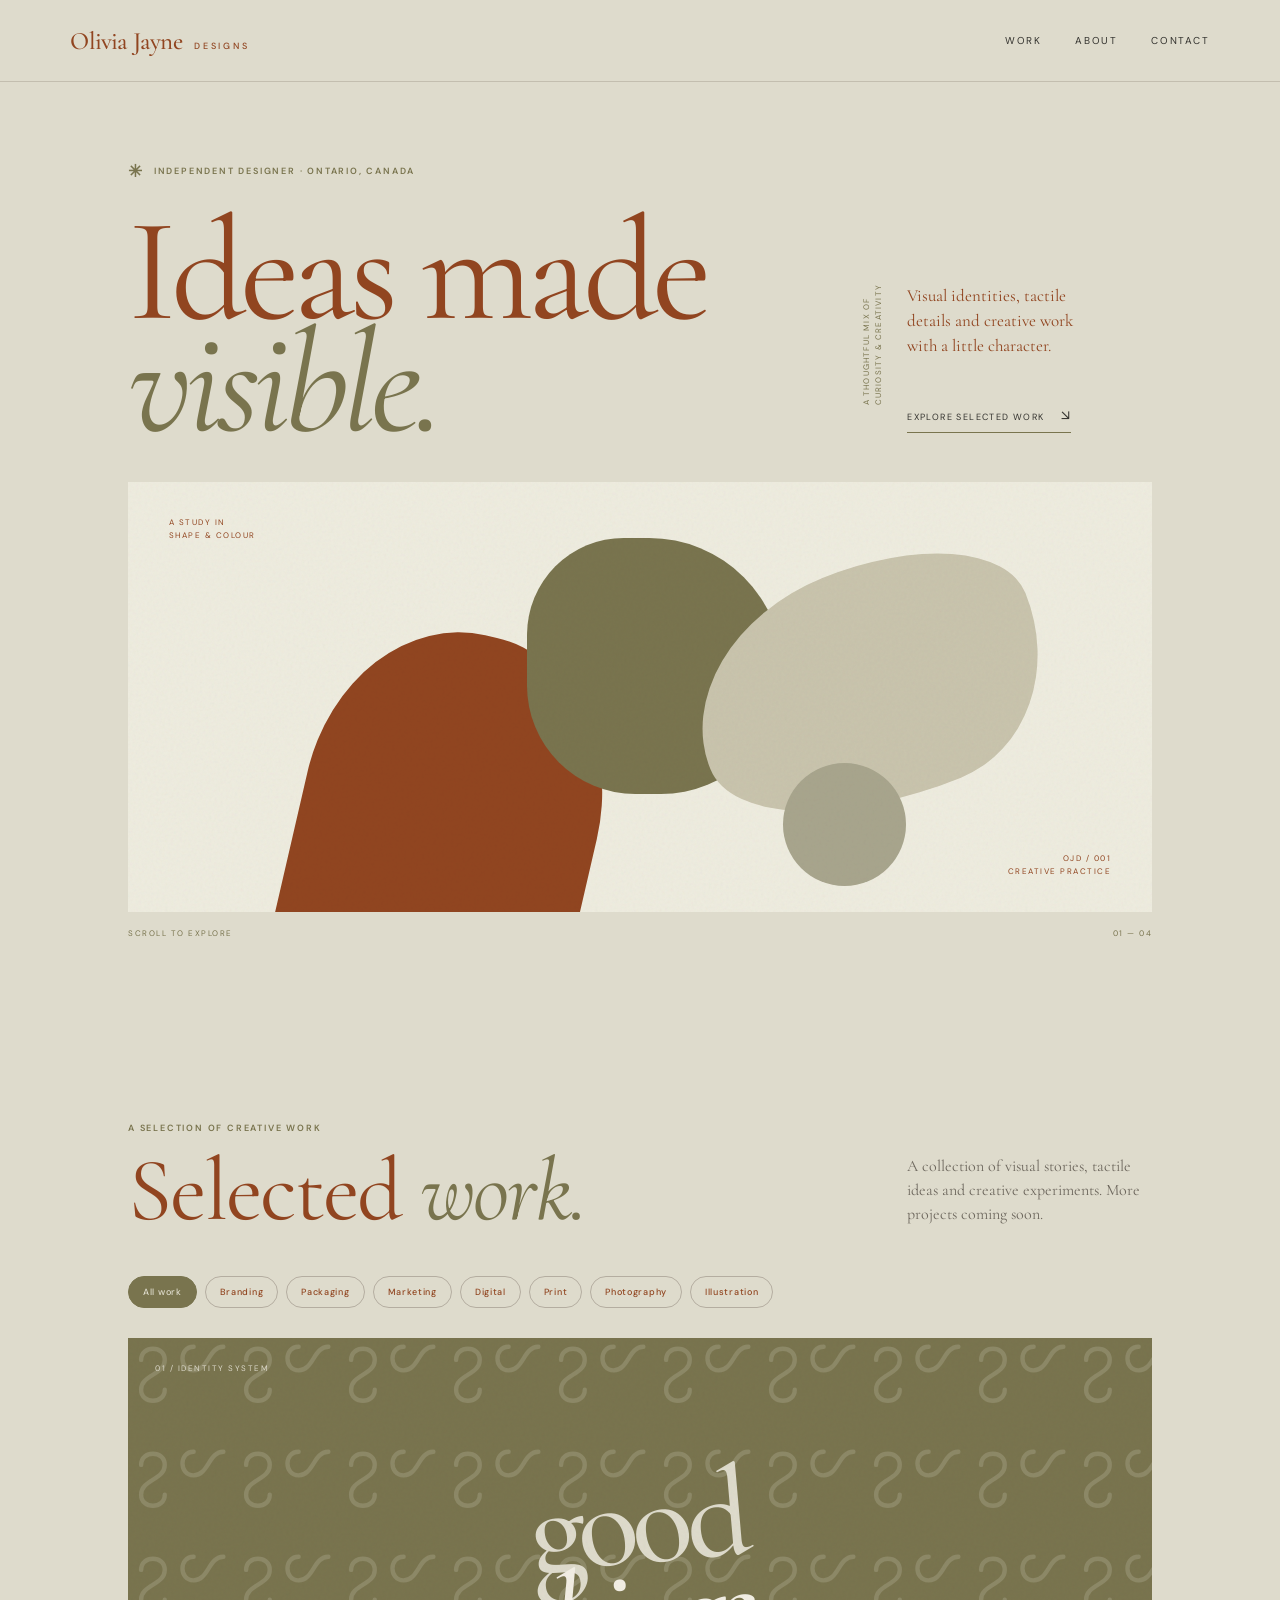
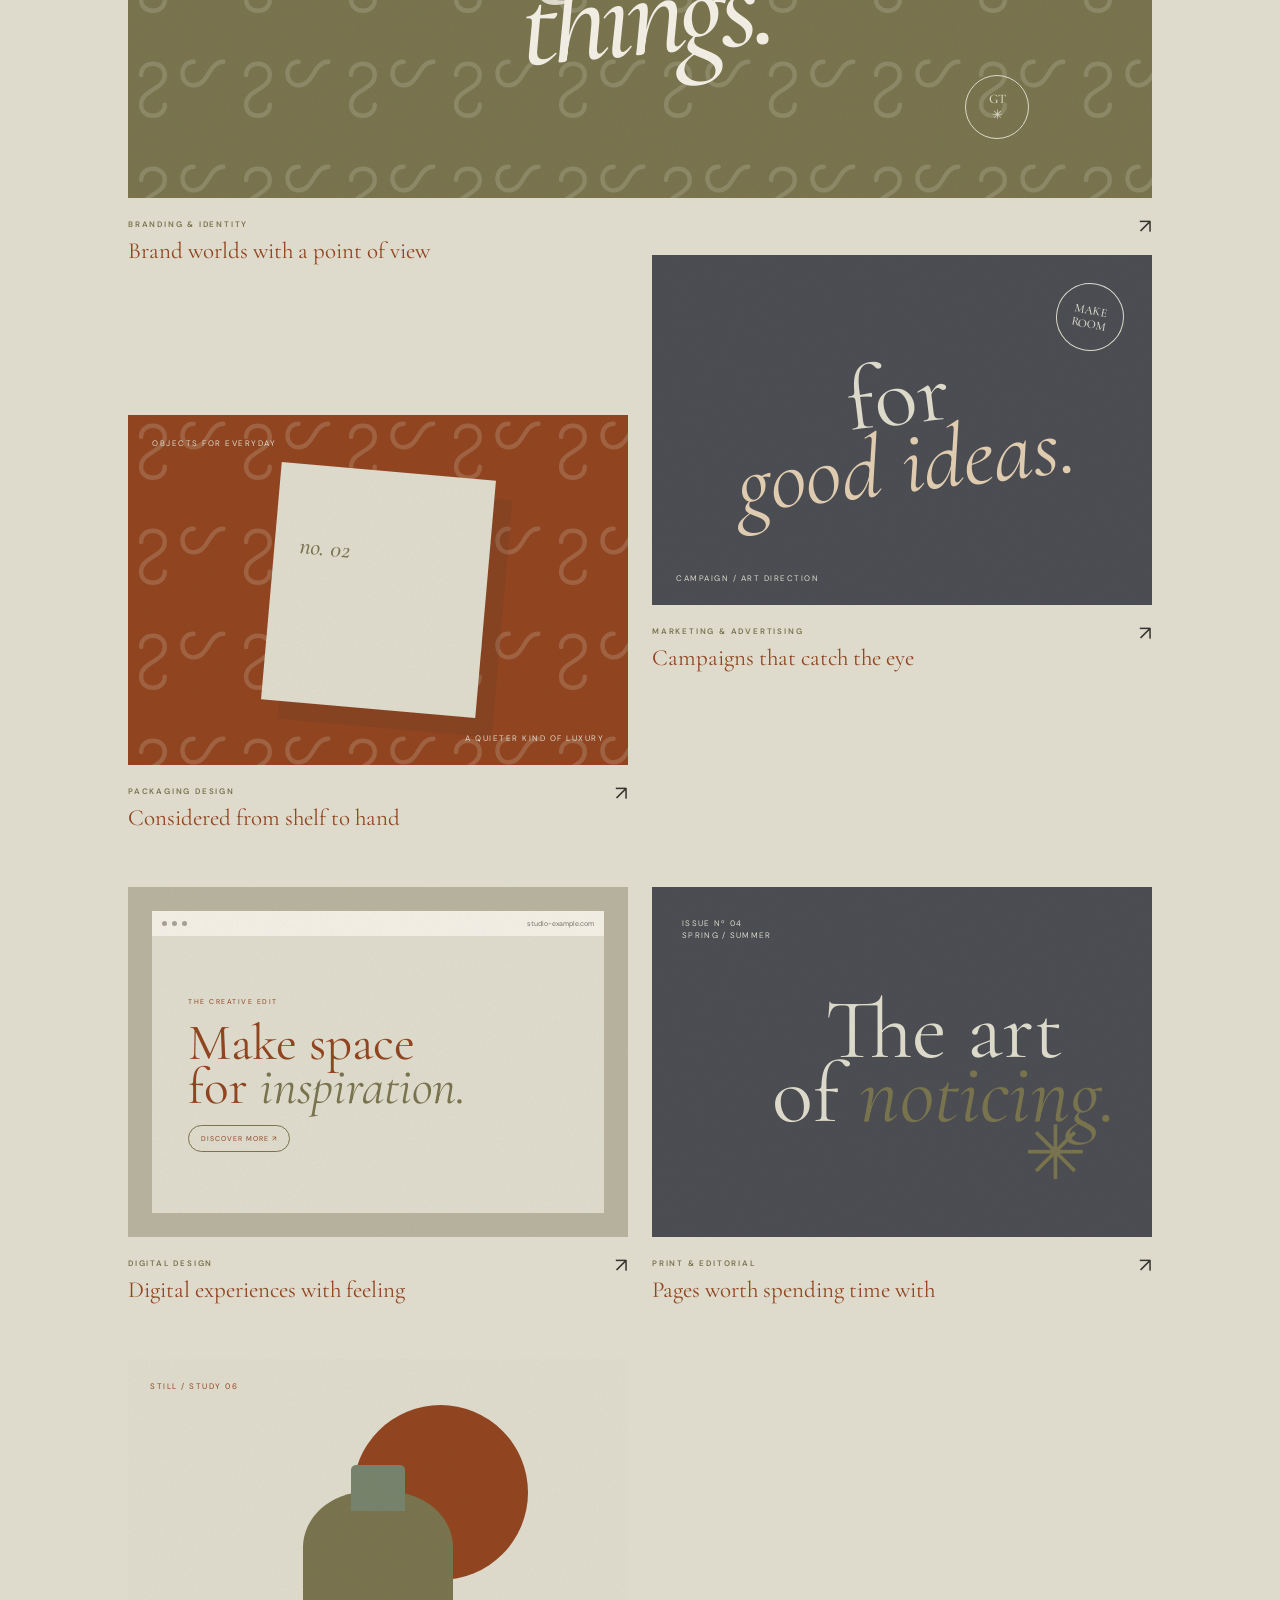
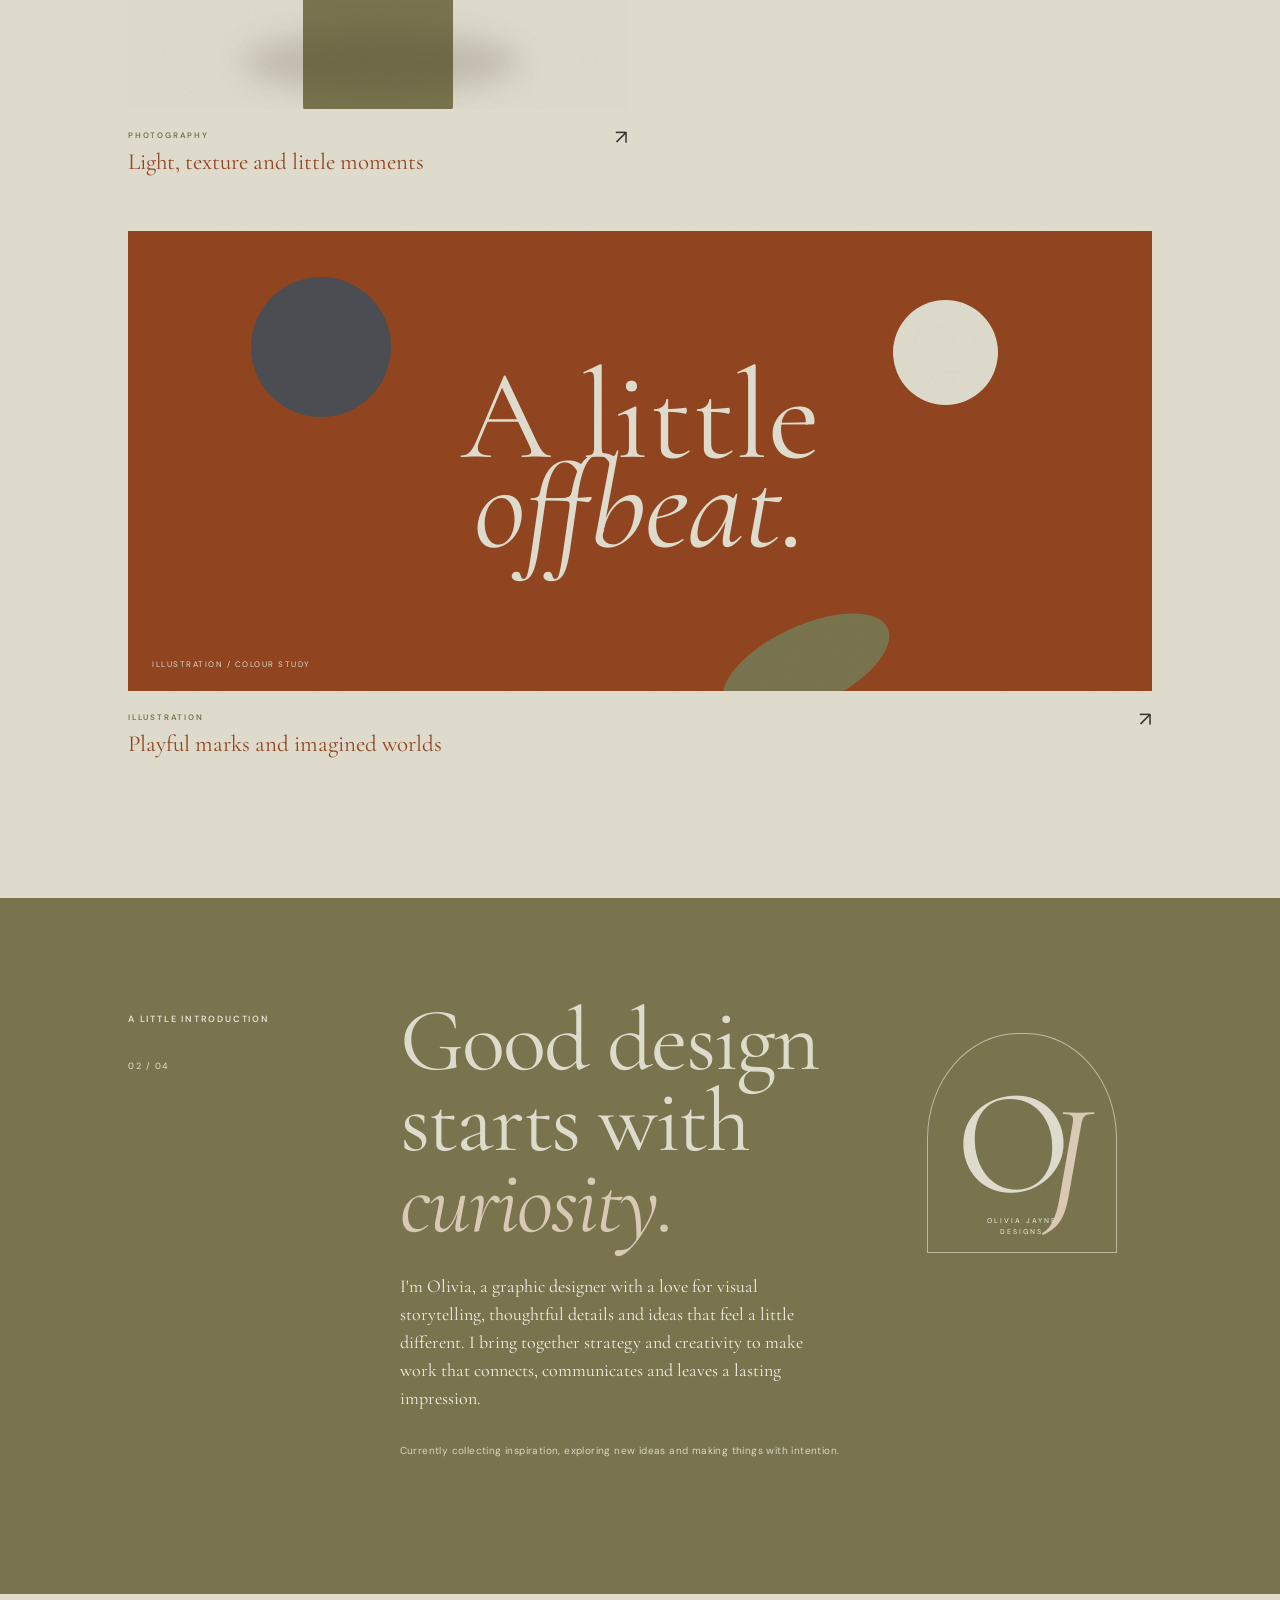
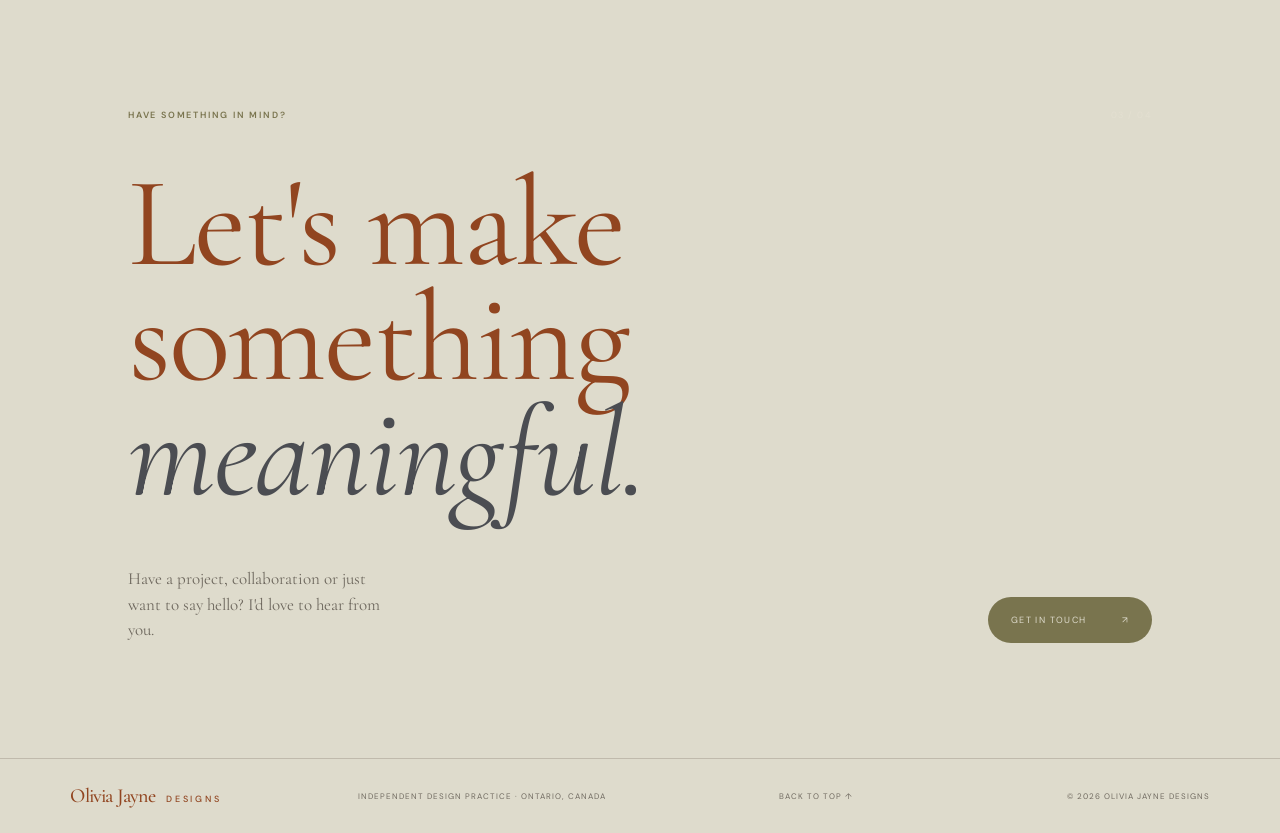
==== olivia-jayne-designs/index.html @ f8263694 "Add files via upload" ====
<!doctype html>
<html lang="en">
<head>
  <meta charset="utf-8">
  <meta name="viewport" content="width=device-width, initial-scale=1">
  <meta name="description" content="Olivia Jayne Designs is an independent graphic design portfolio exploring branding, packaging, marketing, digital design, print and image-making.">
  <meta name="theme-color" content="#f2eee4">
  <title>Olivia Jayne Designs | Independent Graphic Designer</title>
  <link rel="preconnect" href="https://fonts.googleapis.com">
  <link rel="preconnect" href="https://fonts.gstatic.com" crossorigin>
  <link href="https://fonts.googleapis.com/css2?family=Cormorant+Garamond:ital,wght@0,400;0,500;1,400;1,500&family=DM+Sans:wght@400;500;600;700&display=swap" rel="stylesheet">
  <link rel="stylesheet" href="styles.css">
</head>
<body>
  <header class="site-header">
    <a class="wordmark" href="#home" aria-label="Olivia Jayne Designs home">Olivia Jayne <span>Designs</span></a>
    <button class="menu-toggle" aria-label="Open navigation" aria-expanded="false"><span></span><span></span></button>
    <nav class="navigation" aria-label="Main navigation">
      <a href="#work">Work</a>
      <a href="#about">About</a>
      <a href="#contact">Contact</a>
    </nav>
  </header>

  <main>
    <section class="hero section-wrap" id="home">
      <div class="hero-kicker reveal"><span class="tiny-star">✳</span> Independent designer · Ontario, Canada</div>
      <div class="hero-heading reveal">
        <h1>Ideas made<br><em>visible.</em></h1>
        <div class="hero-aside">
          <span class="vertical-note">A thoughtful mix of<br>curiosity & creativity</span>
          <p>Visual identities, tactile details and creative work with a little character.</p>
          <a class="text-link" href="#work">Explore selected work <span>↘</span></a>
        </div>
      </div>
      <div class="hero-art reveal" aria-label="Abstract organic composition in the studio palette">
        <div class="art-label label-one">A STUDY IN<br>SHAPE & COLOUR</div>
        <div class="shape shape-arch"></div>
        <div class="shape shape-orb"></div>
        <div class="shape shape-wave"></div>
        <div class="shape shape-disc"></div>
        <div class="art-label label-two">OJD / 001<br>CREATIVE PRACTICE</div>
      </div>
      <div class="hero-foot reveal"><span>Scroll to explore</span><span>01 — 04</span></div>
    </section>

    <section class="work-section section-wrap" id="work">
      <div class="section-heading reveal">
        <div><span class="eyebrow">A selection of creative work</span><h2>Selected <em>work.</em></h2></div>
        <p>A collection of visual stories, tactile ideas and creative experiments. More projects coming soon.</p>
      </div>
      <div class="filters reveal" role="group" aria-label="Filter projects">
        <button class="filter active" data-filter="All">All work</button>
        <button class="filter" data-filter="Branding & identity">Branding</button>
        <button class="filter" data-filter="Packaging design">Packaging</button>
        <button class="filter" data-filter="Marketing & advertising">Marketing</button>
        <button class="filter" data-filter="Digital design">Digital</button>
        <button class="filter" data-filter="Print & editorial">Print</button>
        <button class="filter" data-filter="Photography">Photography</button>
        <button class="filter" data-filter="Illustration">Illustration</button>
      </div>

      <div class="project-grid" id="project-grid">
        <article class="project-card project-wide reveal" data-category="Branding & identity">
          <a href="#contact" class="project-link" aria-label="Ask about the branding project">
            <div class="project-visual visual-brand"><span class="visual-small">01 / IDENTITY SYSTEM</span><span class="brand-big">good<br><i>things.</i></span><span class="brand-seal">GT<br>✳</span></div>
            <div class="project-meta"><div><span class="project-type">Branding & identity</span><h3>Brand worlds with a point of view</h3></div><span class="project-arrow">↗</span></div>
          </a>
        </article>
        <article class="project-card reveal" data-category="Packaging design">
          <a href="#contact" class="project-link" aria-label="Ask about the packaging project">
            <div class="project-visual visual-pack"><span class="pack-top">OBJECTS FOR EVERYDAY</span><div class="pack-box"><span>FORM<br><i>no. 02</i></span><b>BOTANICAL<br>BODY OIL</b></div><span class="pack-caption">A QUIETER KIND OF LUXURY</span></div>
            <div class="project-meta"><div><span class="project-type">Packaging design</span><h3>Considered from shelf to hand</h3></div><span class="project-arrow">↗</span></div>
          </a>
        </article>
        <article class="project-card reveal" data-category="Marketing & advertising">
          <a href="#contact" class="project-link" aria-label="Ask about the campaign project">
            <div class="project-visual visual-campaign"><span class="campaign-stamp">MAKE<br>ROOM</span><span class="campaign-copy">for<br><i>good ideas.</i></span><span class="campaign-foot">CAMPAIGN / ART DIRECTION</span></div>
            <div class="project-meta"><div><span class="project-type">Marketing & advertising</span><h3>Campaigns that catch the eye</h3></div><span class="project-arrow">↗</span></div>
          </a>
        </article>
        <article class="project-card reveal" data-category="Digital design">
          <a href="#contact" class="project-link" aria-label="Ask about the digital design project">
            <div class="project-visual visual-digital"><div class="browser-bar"><i></i><i></i><i></i><span>studio-example.com</span></div><div class="digital-content"><small>THE CREATIVE EDIT</small><strong>Make space<br>for <em>inspiration.</em></strong><div class="digital-pill">DISCOVER MORE ↗</div></div></div>
            <div class="project-meta"><div><span class="project-type">Digital design</span><h3>Digital experiences with feeling</h3></div><span class="project-arrow">↗</span></div>
          </a>
        </article>
        <article class="project-card reveal" data-category="Print & editorial">
          <a href="#contact" class="project-link" aria-label="Ask about the editorial project">
            <div class="project-visual visual-print"><span class="print-issue">ISSUE Nº 04<br>SPRING / SUMMER</span><span class="print-title">The art<br>of <i>noticing.</i></span><span class="print-flower">✳</span></div>
            <div class="project-meta"><div><span class="project-type">Print & editorial</span><h3>Pages worth spending time with</h3></div><span class="project-arrow">↗</span></div>
          </a>
        </article>
        <article class="project-card reveal" data-category="Photography">
          <a href="#contact" class="project-link" aria-label="Ask about the photography project">
            <div class="project-visual visual-photo"><div class="photo-sun"></div><div class="photo-vase"></div><div class="photo-shadow"></div><span>STILL / STUDY 06</span></div>
            <div class="project-meta"><div><span class="project-type">Photography</span><h3>Light, texture and little moments</h3></div><span class="project-arrow">↗</span></div>
          </a>
        </article>
        <article class="project-card project-wide reveal" data-category="Illustration">
          <a href="#contact" class="project-link" aria-label="Ask about the illustration project">
            <div class="project-visual visual-illustration"><span class="illustration-word">A little<br><i>offbeat.</i></span><span class="illustration-shape ill-one"></span><span class="illustration-shape ill-two"></span><span class="illustration-shape ill-three"></span><span class="illustration-note">ILLUSTRATION / COLOUR STUDY</span></div>
            <div class="project-meta"><div><span class="project-type">Illustration</span><h3>Playful marks and imagined worlds</h3></div><span class="project-arrow">↗</span></div>
          </a>
        </article>
      </div>
    </section>

    <section class="about-section" id="about">
      <div class="about-inner section-wrap">
        <div class="about-index reveal"><span class="eyebrow">A little introduction</span><span class="about-number">02 / 04</span></div>
        <div class="about-copy reveal"><h2>Good design<br>starts with <em>curiosity.</em></h2><p>I'm Olivia, a graphic designer with a love for visual storytelling, thoughtful details and ideas that feel a little different. I bring together strategy and creativity to make work that connects, communicates and leaves a lasting impression.</p><p class="about-note">Currently collecting inspiration, exploring new ideas and making things with intention.</p></div>
        <div class="about-mark reveal"><span>O</span><i>J</i><small>OLIVIA JAYNE<br>DESIGNS</small></div>
      </div>
    </section>

    <section class="contact-section section-wrap" id="contact">
      <div class="contact-top reveal"><span class="eyebrow">Have something in mind?</span><span class="about-number">03 / 04</span></div>
      <h2 class="reveal">Let's make<br>something <em>meaningful.</em></h2>
      <div class="contact-bottom reveal"><p>Have a project, collaboration or just want to say hello? I'd love to hear from you.</p><a class="contact-button" href="mailto:hello@oliviajayne.design">Get in touch <span>↗</span></a></div>
    </section>
  </main>

  <footer class="site-footer">
    <a class="wordmark" href="#home">Olivia Jayne <span>Designs</span></a>
    <span>Independent design practice · Ontario, Canada</span>
    <a href="#home">Back to top ↑</a>
    <small>© <span id="year"></span> Olivia Jayne Designs</small>
  </footer>
  <script src="script.js"></script>
</body>
</html>
---- olivia-jayne-designs/styles.css ----
:root {
  --cream: #dedbcc; --paper: #eeecdf; --olive: #79744e; --blue: #4b4d52;
  --espresso: #914520; --sand: #c9c4ad; --mauve: #a8a58d; --ink: #34332f;
  --serif: "Cormorant Garamond", Georgia, serif; --sans: "DM Sans", Arial, sans-serif;
}
* { box-sizing: border-box; }
html { scroll-behavior: smooth; }
body { margin: 0; background: var(--cream); color: var(--ink); font-family: var(--sans); font-size: 14px; }
a { color: inherit; text-decoration: none; }
.site-header { height: 82px; padding: 0 5.5vw; display: flex; align-items: center; justify-content: space-between; border-bottom: 1px solid rgba(73,55,47,.18); position: absolute; inset: 0 0 auto; z-index: 10; }
.wordmark { font: 500 25px var(--serif); letter-spacing: -.8px; color: var(--espresso); }
.wordmark span { font: 500 9px var(--sans); text-transform: uppercase; letter-spacing: 2.8px; margin-left: 7px; }
.navigation { display: flex; gap: 34px; text-transform: uppercase; letter-spacing: 1.6px; font-size: 10px; }
.navigation a, .site-footer a { transition: opacity .25s ease; }
.navigation a:hover, .site-footer a:hover { opacity: .55; }
.menu-toggle { display: none; }
.section-wrap { padding-left: 10vw; padding-right: 10vw; }
.hero { padding-top: 160px; padding-bottom: 54px; min-height: 100vh; }
.hero-kicker, .eyebrow, .project-type { text-transform: uppercase; letter-spacing: 1.8px; font-size: 9px; font-weight: 600; }
.hero-kicker { color: var(--olive); display: flex; align-items: center; gap: 10px; }
.tiny-star { font-size: 17px; }
.hero-heading { display: grid; grid-template-columns: 1.4fr .6fr; align-items: end; gap: 4vw; margin: 34px 0 42px; }
h1, h2, h3, p { margin-top: 0; }
h1 { color: var(--espresso); font: 400 clamp(76px, 11.5vw, 166px)/.76 var(--serif); letter-spacing: -6px; margin: 0; }
h1 em, h2 em { color: var(--olive); font-weight: 400; }
.hero-aside { max-width: 235px; padding-bottom: 7px; display: grid; grid-template-columns: 30px 1fr; column-gap: 17px; align-items: start; }
.vertical-note { writing-mode: vertical-rl; transform: rotate(180deg); font-size: 8px; line-height: 1.5; letter-spacing: 1.2px; text-transform: uppercase; color: var(--olive); }
.hero-aside p { font: 400 17px/1.45 var(--serif); color: var(--espresso); margin: 0 0 19px; }
.text-link { grid-column: 2; text-transform: uppercase; letter-spacing: 1.4px; font-size: 9px; border-bottom: 1px solid var(--olive); padding-bottom: 8px; width: fit-content; }
.text-link span { margin-left: 13px; font-size: 14px; }
.hero-art { height: min(40vw, 430px); min-height: 260px; background: var(--paper); position: relative; overflow: hidden; background-image: radial-gradient(rgba(73,58,42,.11) .65px, transparent .65px); background-size: 4px 4px; }
.shape { position: absolute; }
.shape-arch { width: 29%; height: 84%; left: 17%; bottom: -19%; border-radius: 48% 48% 8% 8%; background: var(--espresso); transform: rotate(13deg); }
.shape-orb { width: 25%; aspect-ratio: 1; border-radius: 42% 58% 53% 47%; background: var(--olive); left: 39%; top: 13%; }
.shape-wave { width: 35%; height: 55%; right: 10%; top: 20%; background: var(--sand); border-radius: 49% 51% 36% 64% / 57% 38% 62% 43%; transform: rotate(-22deg); }
.shape-disc { width: 12%; aspect-ratio: 1; border-radius: 50%; background: var(--mauve); right: 24%; bottom: 6%; }
.art-label { position: absolute; z-index: 2; font-size: 8px; line-height: 1.6; letter-spacing: 1.5px; color: var(--espresso); }
.label-one { left: 4%; top: 8%; }.label-two { right: 4%; bottom: 8%; text-align: right; }
.hero-foot { display: flex; justify-content: space-between; padding-top: 16px; color: var(--olive); text-transform: uppercase; letter-spacing: 1.5px; font-size: 8px; }
.work-section { padding-top: 125px; padding-bottom: 140px; }
.section-heading { display: flex; justify-content: space-between; align-items: end; gap: 30px; margin-bottom: 45px; }
.eyebrow { color: var(--olive); }
h2 { color: var(--espresso); font: 400 clamp(54px, 7vw, 96px)/.9 var(--serif); letter-spacing: -2px; margin: 16px 0 0; }
.section-heading p { max-width: 245px; color: #6e685e; font: 400 16px/1.5 var(--serif); margin-bottom: 5px; }
.filters { display: flex; flex-wrap: wrap; gap: 8px; margin-bottom: 30px; }
.filter { background: transparent; border: 1px solid rgba(73,55,47,.28); border-radius: 100px; padding: 9px 14px; font: 500 9px var(--sans); letter-spacing: .7px; color: var(--espresso); cursor: pointer; transition: background .25s, color .25s, border-color .25s; }
.filter:hover, .filter.active { background: var(--olive); border-color: var(--olive); color: var(--cream); }
.project-grid { display: grid; grid-template-columns: 1fr 1fr; gap: 55px 24px; align-items: start; }
.project-wide { grid-column: span 2; }
.project-card:nth-child(2) { margin-top: 95px; }.project-card:nth-child(3) { margin-top: -65px; }
.project-link { display: block; }
.project-visual { height: 350px; position: relative; overflow: hidden; display: flex; align-items: center; justify-content: center; }
.project-wide .project-visual { height: 460px; }
.visual-small, .pack-top, .pack-caption, .campaign-foot, .visual-photo > span, .illustration-note { position: absolute; font-size: 8px; letter-spacing: 1.5px; }
.visual-brand { background: #79744e; color: #dedbcc; }
.visual-small { top: 25px; left: 27px; }
.brand-big { font: 500 clamp(70px, 10vw, 145px)/.72 var(--serif); letter-spacing: -7px; text-align: center; transform: rotate(-5deg); }
.brand-big i { color: #f2eee4; }
.brand-seal { position: absolute; right: 12%; bottom: 13%; border: 1px solid #dedbcc; width: 64px; height: 64px; border-radius: 50%; display: grid; place-content: center; text-align: center; font: 500 13px var(--serif); }
.visual-pack { background: #914520; color: #dedbcc; }
.pack-top { top: 23px; left: 24px; }.pack-caption { bottom: 22px; right: 24px; }
.pack-box { width: 43%; height: 68%; background: #dedbcc; box-shadow: 18px 18px 0 rgba(73,55,47,.13); padding: 25px; display: flex; flex-direction: column; justify-content: space-between; transform: rotate(5deg); }
.pack-box span { font: 500 42px/.8 var(--serif); }.pack-box i { font-size: 24px; color: var(--olive); }.pack-box b { font-size: 9px; line-height: 1.5; letter-spacing: 2px; }
.visual-campaign { background: var(--blue); color: var(--cream); }
.campaign-copy { font: 400 clamp(55px, 7vw, 95px)/.76 var(--serif); text-align: center; transform: rotate(-7deg); }.campaign-copy i { color: #e1cdb1; }
.campaign-stamp { position: absolute; top: 28px; right: 28px; border: 1px solid var(--cream); border-radius: 50%; width: 68px; height: 68px; display: grid; place-content: center; text-align: center; font: 500 12px var(--serif); transform: rotate(12deg); }
.campaign-foot { bottom: 22px; left: 24px; }
.visual-digital { background: #b7b39e; align-items: stretch; flex-direction: column; padding: 24px; }
.browser-bar { background: #f2eee4; height: 25px; display: flex; gap: 5px; align-items: center; padding: 0 10px; }
.browser-bar i { width: 5px; height: 5px; background: #a6a194; border-radius: 50%; }.browser-bar span { margin-left: auto; font-size: 7px; color: #7a756b; }
.digital-content { background: #dedbcc; flex: 1; padding: 30px 8%; display: flex; flex-direction: column; justify-content: center; color: var(--espresso); }
.digital-content small { font-size: 7px; letter-spacing: 1.5px; }.digital-content strong { font: 400 clamp(35px, 4vw, 56px)/.85 var(--serif); margin: 16px 0; }.digital-content em { color: var(--olive); }.digital-pill { border: 1px solid var(--olive); border-radius: 30px; padding: 8px 12px; font-size: 7px; width: fit-content; letter-spacing: 1px; }
.visual-print { background: #4b4d52; color: #dedbcc; padding: 30px; justify-content: flex-start; align-items: flex-start; }
.print-issue { font-size: 8px; line-height: 1.5; letter-spacing: 1.3px; }.print-title { align-self: center; font: 400 clamp(55px, 7vw, 85px)/.76 var(--serif); text-align: center; }.print-title i { color: #79744e; }.print-flower { position: absolute; right: 13%; bottom: 10%; font-size: 75px; color: var(--olive); }
.visual-photo { background: #dedbcc; }
.photo-sun { width: 35%; aspect-ratio: 1; background: #914520; border-radius: 50%; position: absolute; top: 13%; right: 20%; }
.photo-vase { position: absolute; bottom: -4%; left: 35%; width: 30%; height: 66%; background: #79744e; border-radius: 42% 42% 12% 12% / 24% 24% 8% 8%; }
.photo-vase:before { content: ""; position: absolute; width: 36%; height: 20%; background: #77836c; top: -12%; left: 32%; border-radius: 5px 5px 0 0; }
.photo-shadow { position: absolute; width: 55%; height: 17%; background: rgba(73,55,47,.18); filter: blur(14px); bottom: 5%; left: 23%; border-radius: 50%; }
.visual-photo > span { top: 22px; left: 22px; color: var(--espresso); }
.visual-illustration { background: #914520; color: #dedbcc; }
.illustration-word { position: relative; z-index: 2; font: 400 clamp(75px, 10vw, 135px)/.7 var(--serif); text-align: center; }.illustration-word i { color: #dedbcc; }
.illustration-shape { position: absolute; border-radius: 50%; }.ill-one { background: #4b4d52; width: 140px; height: 140px; left: 12%; top: 10%; }.ill-two { background: #dedbcc; width: 105px; height: 105px; right: 15%; top: 15%; }.ill-three { background: #79744e; width: 180px; height: 80px; right: 25%; bottom: -15px; transform: rotate(-25deg); }
.illustration-note { bottom: 22px; left: 24px; }
.project-meta { display: flex; justify-content: space-between; align-items: start; padding-top: 15px; }
.project-type { color: var(--olive); font-size: 8px; }.project-meta h3 { font: 400 23px var(--serif); color: var(--espresso); margin: 6px 0 0; }.project-arrow { font-size: 20px; transition: transform .25s; }.project-link:hover .project-arrow { transform: translate(4px,-4px); }
.project-card.is-hidden { display: none; }
.about-section { background: var(--olive); color: var(--cream); padding: 115px 0 125px; overflow: hidden; }
.about-inner { display: grid; grid-template-columns: .55fr 1.1fr .65fr; gap: 4vw; align-items: start; }
.about-section .eyebrow, .about-number { color: #e3dfd1; }.about-number { font-size: 9px; letter-spacing: 1.5px; }
.about-index { display: flex; flex-direction: column; gap: 35px; }.about-copy h2 { color: var(--cream); margin: -12px 0 30px; }.about-copy h2 em { color: #d7c9b3; }
.about-copy p { max-width: 450px; color: #f0eee5; font: 400 18px/1.55 var(--serif); }.about-copy .about-note { font: 400 10px/1.6 var(--sans); letter-spacing: .4px; opacity: .8; margin-top: 30px; }
.about-mark { width: 190px; height: 220px; border: 1px solid rgba(242,238,228,.55); border-radius: 48% 48% 0 0; position: relative; margin: 20px auto 0; color: var(--cream); display: flex; align-items: center; justify-content: center; font: 400 150px/.7 var(--serif); }
.about-mark i { font-weight: 400; color: #d7c9b3; margin: 30px 0 0 -25px; }.about-mark small { position: absolute; bottom: 15px; left: 0; right: 0; text-align: center; font: 500 7px/1.5 var(--sans); letter-spacing: 2px; }
.contact-section { padding-top: 115px; padding-bottom: 115px; }
.contact-top { display: flex; justify-content: space-between; }.contact-section h2 { font-size: clamp(65px, 10vw, 135px); margin: 45px 0 55px; }.contact-section h2 em { color: var(--blue); }
.contact-bottom { display: flex; align-items: end; justify-content: space-between; gap: 25px; }.contact-bottom p { max-width: 270px; font: 400 17px/1.5 var(--serif); color: #6e685e; margin: 0; }
.contact-button { display: inline-flex; align-items: center; gap: 35px; padding: 17px 23px; background: var(--olive); color: var(--cream); border-radius: 100px; text-transform: uppercase; font-size: 9px; letter-spacing: 1.4px; transition: background .25s, transform .25s; }.contact-button:hover { background: var(--espresso); transform: translateY(-3px); }
.site-footer { border-top: 1px solid rgba(73,55,47,.2); padding: 25px 5.5vw; display: grid; grid-template-columns: 1fr 1.5fr 1fr auto; align-items: center; gap: 20px; }.site-footer .wordmark { font-size: 20px; }.site-footer > span, .site-footer > a:not(.wordmark), .site-footer small { font-size: 8px; letter-spacing: 1px; text-transform: uppercase; color: #716b61; }.site-footer small { text-align: right; }
.reveal { opacity: 0; transform: translateY(18px); transition: opacity .75s ease, transform .75s ease; }.reveal.is-visible { opacity: 1; transform: translateY(0); }
@media (prefers-reduced-motion: reduce) { html { scroll-behavior: auto; } *, *::before, *::after { transition-duration: .01ms !important; animation-duration: .01ms !important; } .reveal { opacity: 1; transform: none; } }
@media (max-width: 760px) {
  .site-header { height: 70px; padding: 0 6vw; }.wordmark { font-size: 22px; }.wordmark span { font-size: 8px; margin-left: 3px; }
  .menu-toggle { display: flex; flex-direction: column; gap: 5px; border: 0; background: none; padding: 10px 0 10px 10px; z-index: 12; }.menu-toggle span { display: block; width: 24px; height: 1px; background: var(--espresso); }
  .navigation { display: none; position: absolute; top: 69px; left: 0; right: 0; background: var(--cream); padding: 25px 6vw 30px; flex-direction: column; gap: 22px; border-bottom: 1px solid rgba(73,55,47,.2); }.navigation.open { display: flex; }
  .section-wrap { padding-left: 6vw; padding-right: 6vw; }.hero { padding-top: 130px; min-height: auto; }.hero-heading { grid-template-columns: 1fr; gap: 28px; margin: 28px 0 32px; }h1 { font-size: clamp(76px, 19vw, 130px); letter-spacing: -4px; }.hero-aside { margin-left: auto; max-width: 255px; }.hero-art { height: 62vw; min-height: 230px; }.shape-arch { width: 35%; }.shape-orb { width: 30%; left: 37%; }.shape-wave { width: 38%; right: 5%; }
  .work-section { padding-top: 85px; padding-bottom: 90px; }.section-heading { display: block; }.section-heading p { margin-top: 20px; }.filters { gap: 6px; }.filter { padding: 8px 11px; font-size: 8px; }.project-grid { gap: 38px 13px; }.project-card:nth-child(2) { margin-top: 45px; }.project-card:nth-child(3) { margin-top: -30px; }.project-visual { height: 260px; }.project-wide .project-visual { height: 300px; }.pack-box { width: 55%; padding: 15px; }.pack-box span { font-size: 32px; }.brand-big { letter-spacing: -3px; }.campaign-copy { font-size: 55px; }.project-meta h3 { font-size: 19px; }.project-type { font-size: 7px; }.project-arrow { font-size: 16px; }
  .about-section { padding: 80px 0; }.about-inner { grid-template-columns: 1fr; gap: 35px; }.about-index { flex-direction: row; justify-content: space-between; }.about-copy h2 { margin-top: 0; }.about-mark { width: 140px; height: 165px; font-size: 110px; margin: 5px 0 0 auto; }
  .contact-section { padding-top: 80px; padding-bottom: 80px; }.contact-section h2 { font-size: clamp(62px, 15vw, 100px); margin: 40px 0; }.contact-bottom { align-items: start; flex-direction: column; }.site-footer { padding: 25px 6vw; grid-template-columns: 1fr 1fr; }.site-footer > span { grid-column: 1 / -1; order: 3; }.site-footer small { text-align: left; }
}
@media (max-width: 480px) {
  .hero-kicker { font-size: 8px; }.hero-art { min-height: 205px; }.project-grid { grid-template-columns: 1fr; gap: 34px; }.project-wide { grid-column: auto; }.project-card:nth-child(2), .project-card:nth-child(3) { margin-top: 0; }.project-visual, .project-wide .project-visual { height: 310px; }.project-card:nth-child(odd) { width: 94%; }.project-card:nth-child(even) { width: 94%; margin-left: auto; }.project-card:nth-child(even) .project-visual { height: 290px; }.brand-big { font-size: 100px; }.visual-illustration .illustration-word { font-size: 105px; }.site-footer { gap: 18px 10px; }.site-footer .wordmark { font-size: 17px; }
}

/* Tactile, hand-made finish inspired by the supplied visual references */
.hero-art::after, .project-visual::after {
  content: "";
  position: absolute;
  inset: 0;
  pointer-events: none;
  opacity: .17;
  background-image: url("data:image/svg+xml,%3Csvg viewBox='0 0 180 180' xmlns='http://www.w3.org/2000/svg'%3E%3Cfilter id='n'%3E%3CfeTurbulence type='fractalNoise' baseFrequency='.82' numOctaves='3' stitchTiles='stitch'/%3E%3C/filter%3E%3Crect width='100%25' height='100%25' filter='url(%23n)' opacity='.34'/%3E%3C/svg%3E");
  mix-blend-mode: multiply;
}
.visual-pack::before, .visual-brand::before {
  content: "";
  position: absolute;
  inset: 0;
  opacity: .2;
  background-image: url("data:image/svg+xml,%3Csvg viewBox='0 0 120 120' xmlns='http://www.w3.org/2000/svg'%3E%3Cg fill='none' stroke='%23dedbcc' stroke-width='5' stroke-linecap='round'%3E%3Cpath d='M15 25 C15 8 42 8 42 25 C42 42 15 42 15 59 C15 76 42 76 42 59'/%3E%3Cpath d='M75 10 C58 10 58 37 75 37 C92 37 92 10 109 10'/%3E%3C/g%3E%3C/svg%3E");
  background-size: 105px 105px;
  pointer-events: none;
}
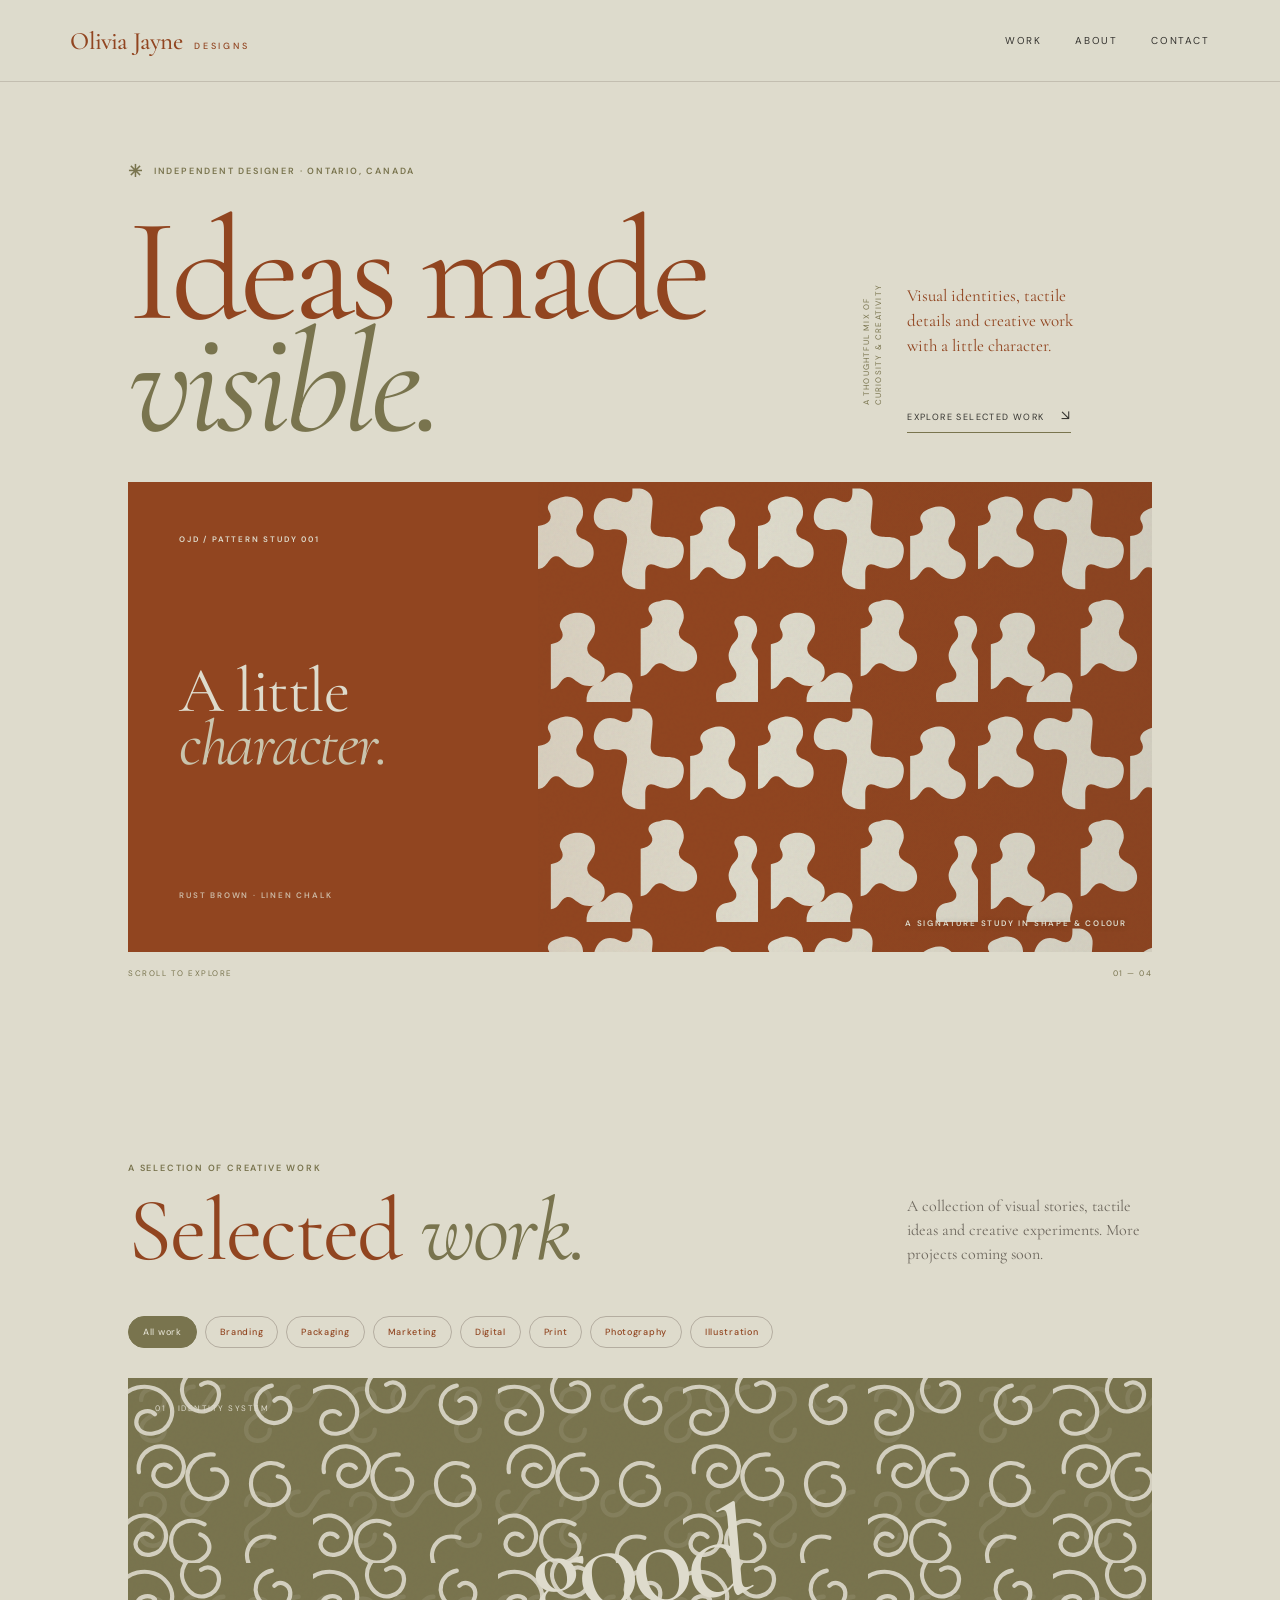
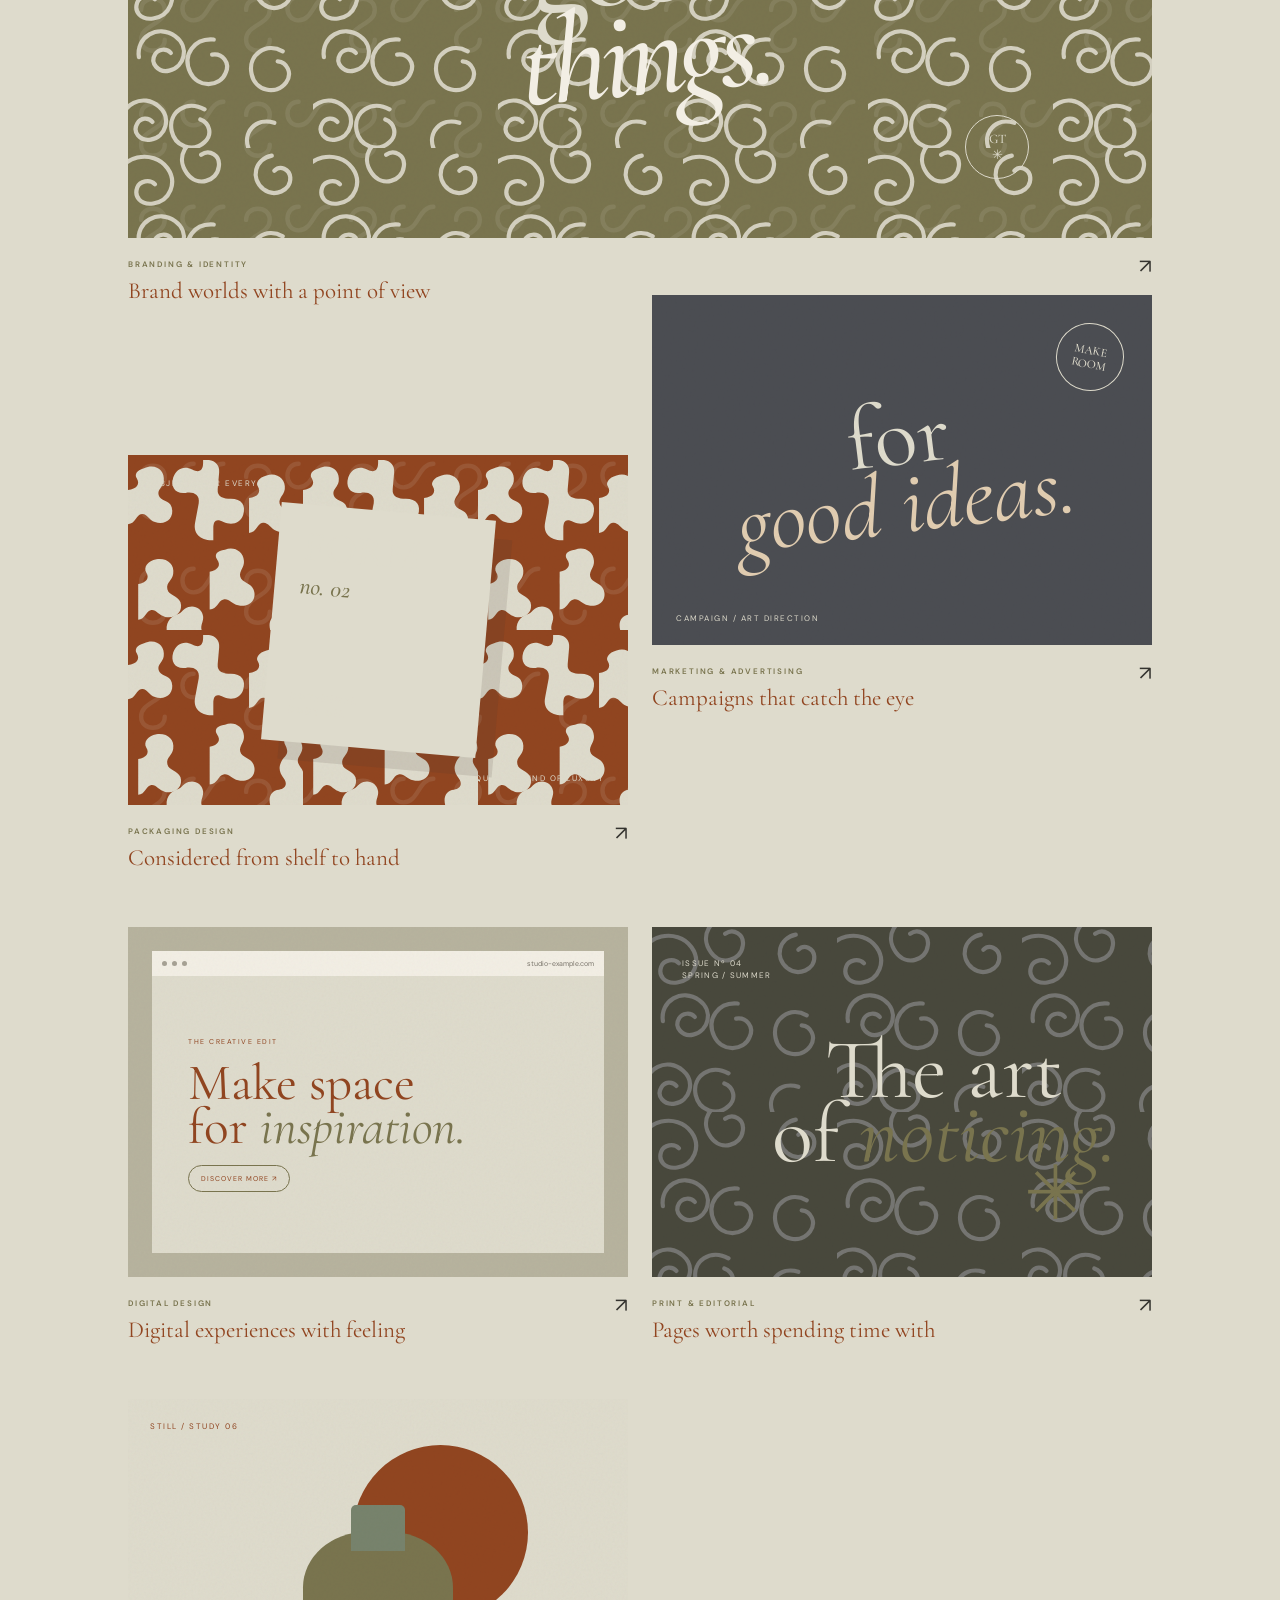
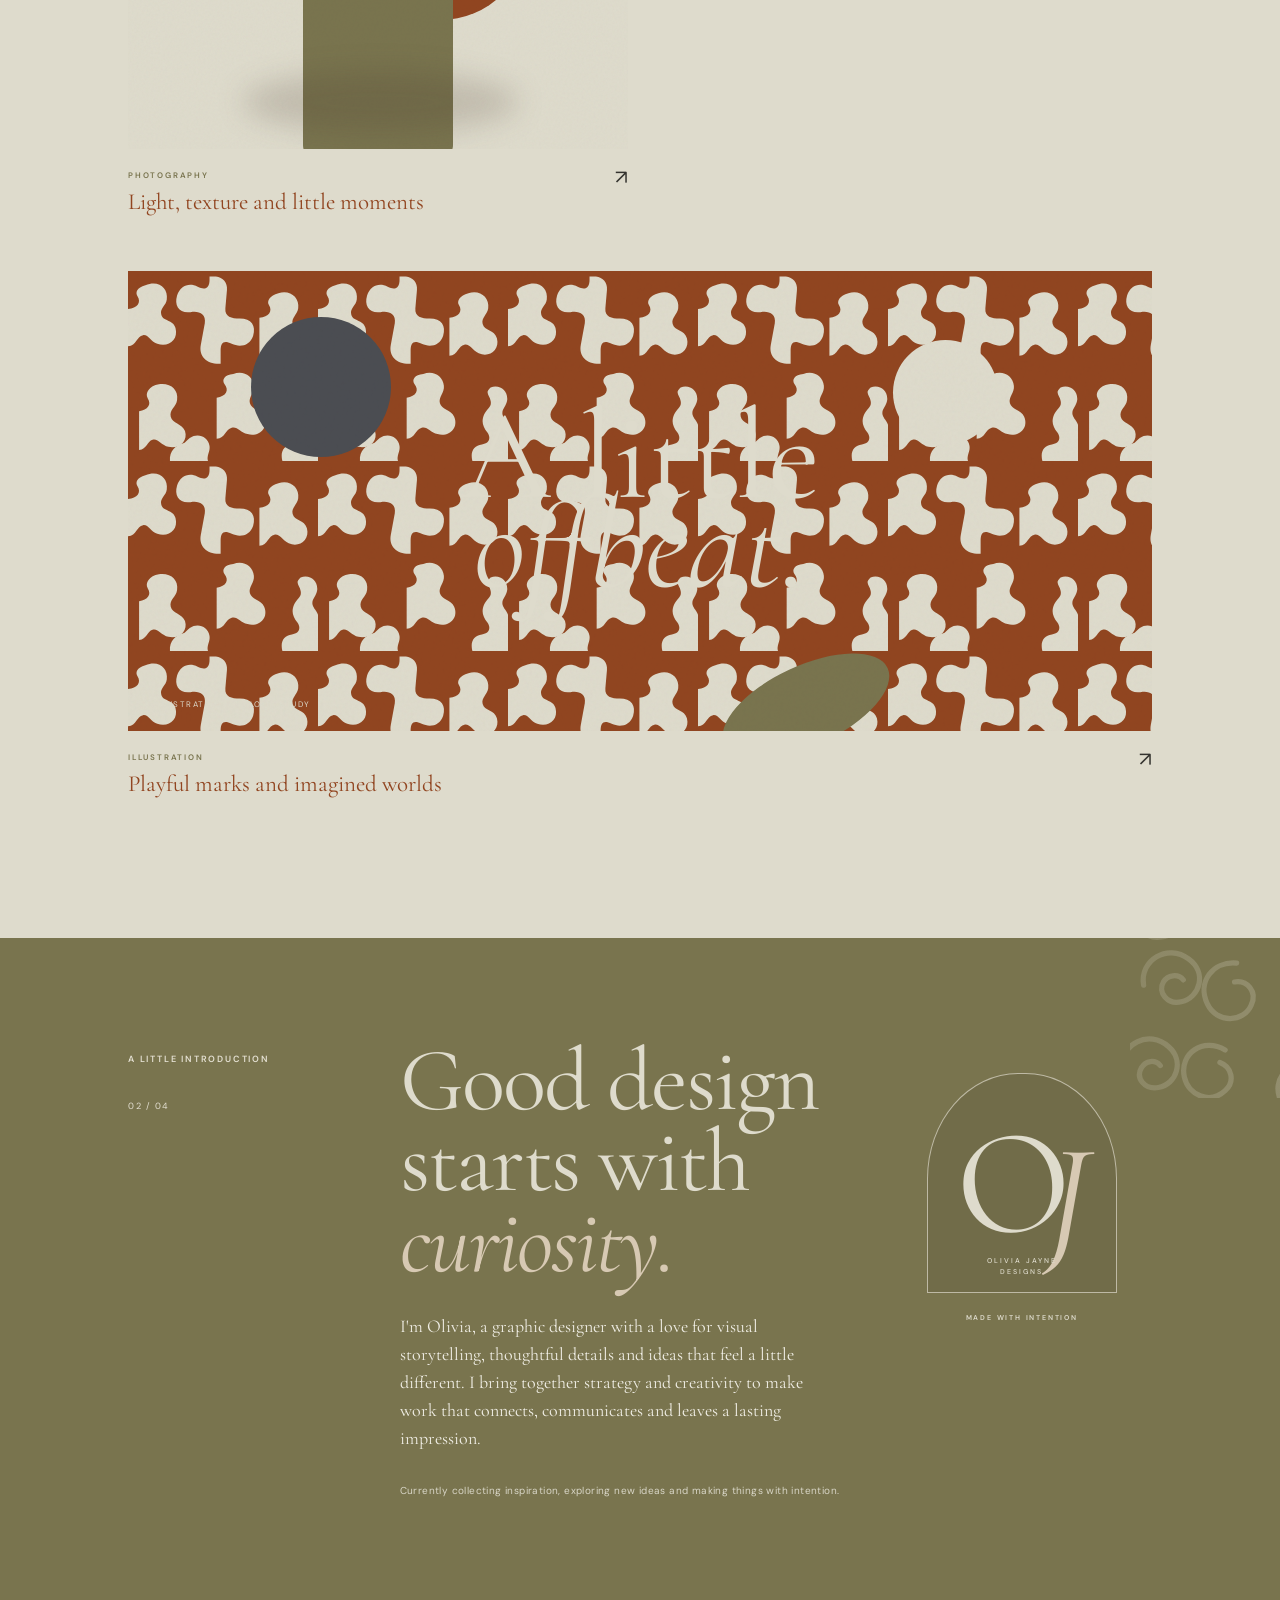
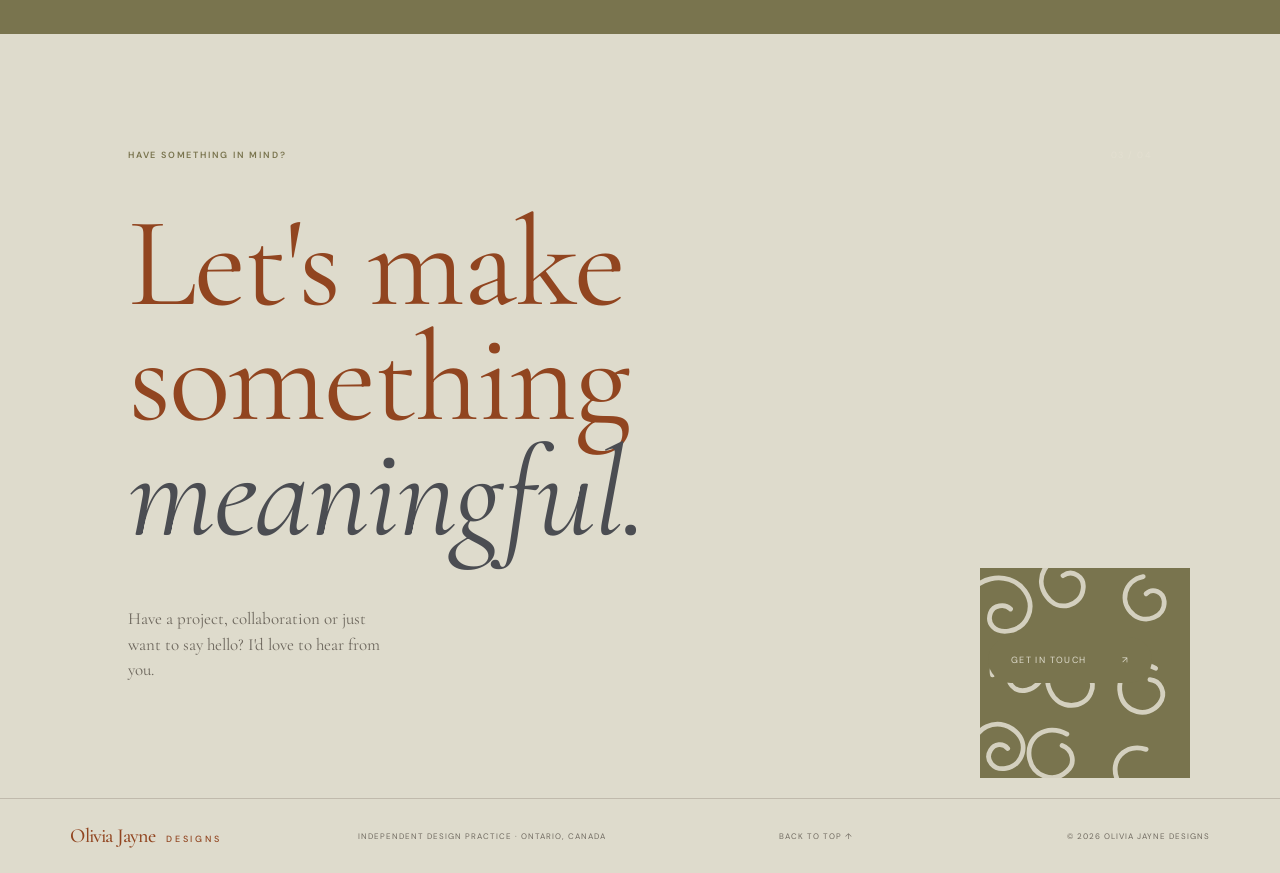
==== commit 3845663d: "Add files via upload" ====
--- a/olivia-jayne-designs/index.html
+++ b/olivia-jayne-designs/index.html
@@ -4,7 +4,7 @@
   <meta charset="utf-8">
   <meta name="viewport" content="width=device-width, initial-scale=1">
   <meta name="description" content="Olivia Jayne Designs is an independent graphic design portfolio exploring branding, packaging, marketing, digital design, print and image-making.">
-  <meta name="theme-color" content="#f2eee4">
+  <meta name="theme-color" content="#dedbcc">
   <title>Olivia Jayne Designs | Independent Graphic Designer</title>
   <link rel="preconnect" href="https://fonts.googleapis.com">
   <link rel="preconnect" href="https://fonts.gstatic.com" crossorigin>
@@ -33,13 +33,15 @@
           <a class="text-link" href="#work">Explore selected work <span>↘</span></a>
         </div>
       </div>
-      <div class="hero-art reveal" aria-label="Abstract organic composition in the studio palette">
-        <div class="art-label label-one">A STUDY IN<br>SHAPE & COLOUR</div>
-        <div class="shape shape-arch"></div>
-        <div class="shape shape-orb"></div>
-        <div class="shape shape-wave"></div>
-        <div class="shape shape-disc"></div>
-        <div class="art-label label-two">OJD / 001<br>CREATIVE PRACTICE</div>
+      <div class="hero-art reveal" aria-label="Olivia Jayne Designs signature rust and linen abstract pattern">
+        <div class="hero-art-copy">
+          <span class="hero-art-index">OJD / PATTERN STUDY 001</span>
+          <span class="hero-art-title">A little<br><em>character.</em></span>
+          <span class="hero-art-foot">RUST BROWN · LINEN CHALK</span>
+        </div>
+        <div class="hero-pattern-panel">
+          <span class="pattern-caption">A SIGNATURE STUDY IN SHAPE & COLOUR</span>
+        </div>
       </div>
       <div class="hero-foot reveal"><span>Scroll to explore</span><span>01 — 04</span></div>
     </section>
@@ -110,7 +112,7 @@
       <div class="about-inner section-wrap">
         <div class="about-index reveal"><span class="eyebrow">A little introduction</span><span class="about-number">02 / 04</span></div>
         <div class="about-copy reveal"><h2>Good design<br>starts with <em>curiosity.</em></h2><p>I'm Olivia, a graphic designer with a love for visual storytelling, thoughtful details and ideas that feel a little different. I bring together strategy and creativity to make work that connects, communicates and leaves a lasting impression.</p><p class="about-note">Currently collecting inspiration, exploring new ideas and making things with intention.</p></div>
-        <div class="about-mark reveal"><span>O</span><i>J</i><small>OLIVIA JAYNE<br>DESIGNS</small></div>
+        <div class="about-mark reveal"><span>O</span><i>J</i><small>OLIVIA JAYNE<br>DESIGNS</small><b class="about-pattern-label">MADE WITH INTENTION</b></div>
       </div>
     </section>
 
--- a/olivia-jayne-designs/styles.css
+++ b/olivia-jayne-designs/styles.css
@@ -131,3 +131,107 @@
   background-size: 105px 105px;
   pointer-events: none;
 }
+
+
+/* OLIVIA JAYNE DESIGNS — signature pattern direction */
+:root {
+  --cream: #dedbcc; --paper: #eeecdf; --olive: #79744e; --blue: #4b4d52;
+  --espresso: #914520; --sand: #c9c4ad; --mauve: #a8a58d; --ink: #34332f;
+}
+body {
+  background: var(--cream);
+  background-image: radial-gradient(rgba(73,58,42,.045) .55px, transparent .55px);
+  background-size: 4px 4px;
+}
+.site-header { background: rgba(222,219,204,.94); backdrop-filter: blur(12px); }
+.hero-art {
+  display: grid; grid-template-columns: 40% 60%;
+  height: min(39vw, 470px); min-height: 290px;
+  background: var(--espresso); isolation: isolate;
+}
+.hero-art::after { display: none; }
+.hero-art-copy {
+  background: var(--espresso); color: var(--cream);
+  padding: clamp(22px, 4vw, 58px);
+  display: flex; flex-direction: column; justify-content: space-between;
+  position: relative; z-index: 1;
+}
+.hero-art-index, .hero-art-foot, .pattern-caption {
+  font: 600 8px/1.5 var(--sans); letter-spacing: 1.8px; text-transform: uppercase;
+}
+.hero-art-title {
+  font: 400 clamp(38px, 5vw, 72px)/.83 var(--serif); letter-spacing: -1.5px;
+}
+.hero-art-title em { color: #c9c4ad; font-weight: 400; }
+.hero-art-foot { color: rgba(222,219,204,.76); }
+.hero-pattern-panel {
+  position: relative; min-width: 0; overflow: hidden;
+  background: var(--espresso) url("assets/pattern-rust.svg") repeat;
+  background-size: 220px 220px;
+}
+.hero-pattern-panel::before {
+  content: ""; position: absolute; inset: 0;
+  background: linear-gradient(90deg, rgba(145,69,32,.08), transparent 35%, rgba(73,55,47,.08));
+}
+.hero-pattern-panel::after {
+  content: ""; position: absolute; inset: 0; pointer-events: none; opacity: .2;
+  background-image: url("data:image/svg+xml,%3Csvg viewBox='0 0 160 160' xmlns='http://www.w3.org/2000/svg'%3E%3Cfilter id='grain'%3E%3CfeTurbulence type='fractalNoise' baseFrequency='.9' numOctaves='3' stitchTiles='stitch'/%3E%3C/filter%3E%3Crect width='100%25' height='100%25' filter='url(%23grain)' opacity='.35'/%3E%3C/svg%3E");
+  mix-blend-mode: multiply;
+}
+.pattern-caption {
+  position: absolute; bottom: 23px; right: 25px; z-index: 2;
+  color: #dedbcc; text-shadow: 0 1px 5px rgba(55,35,24,.35);
+}
+.hero-foot { color: var(--olive); }
+.about-section {
+  position: relative; background-color: var(--olive);
+  background-image: url("assets/pattern-olive.svg");
+  background-size: 230px 230px; background-position: right -80px top -70px; background-repeat: no-repeat;
+}
+.about-section::before {
+  content: ""; position: absolute; inset: 0;
+  background: linear-gradient(90deg, var(--olive) 0%, rgba(121,116,78,.97) 58%, rgba(121,116,78,.72) 100%);
+  pointer-events: none;
+}
+.about-inner { position: relative; z-index: 1; }
+.about-mark { background: rgba(73,69,48,.14); border-color: rgba(222,219,204,.7); }
+.about-pattern-label {
+  position: absolute; bottom: -30px; white-space: nowrap;
+  font: 600 7px var(--sans); letter-spacing: 1.8px;
+}
+.visual-brand, .visual-pack, .visual-print, .visual-illustration {
+  background-image: url("assets/pattern-olive.svg"); background-size: 185px 185px;
+}
+.visual-brand { background-color: var(--olive); }
+.visual-pack { background-color: var(--espresso); background-image: url("assets/pattern-rust.svg"); background-size: 175px 175px; }
+.visual-print { background-color: var(--blue); background-image: url("assets/pattern-olive.svg"); background-blend-mode: soft-light; }
+.visual-illustration { background-color: var(--espresso); background-image: url("assets/pattern-rust.svg"); background-size: 190px 190px; }
+.visual-brand::before, .visual-pack::before { opacity: .12; }
+.visual-brand .brand-big, .visual-pack .pack-box, .visual-print .print-title,
+.visual-illustration .illustration-word { position: relative; z-index: 1; }
+.project-visual::after { opacity: .12; }
+.contact-section {
+  background-image: url("assets/pattern-olive.svg");
+  background-repeat: no-repeat; background-size: 210px 210px;
+  background-position: right 7vw bottom 20px;
+}
+.contact-section h2 { max-width: 1120px; }
+.contact-section h2 em { color: var(--blue); }
+@media (max-width: 760px) {
+  .hero-art { grid-template-columns: 1fr 1.1fr; height: 63vw; min-height: 240px; }
+  .hero-art-copy { padding: 20px; }
+  .hero-art-title { font-size: clamp(34px, 8vw, 54px); }
+  .hero-art-index, .hero-art-foot, .pattern-caption { font-size: 6px; letter-spacing: 1.1px; }
+  .hero-pattern-panel { background-size: 145px 145px; }
+  .pattern-caption { right: 12px; bottom: 12px; }
+  .about-section { background-size: 175px 175px; background-position: right -75px top -20px; }
+  .contact-section { background-size: 130px 130px; background-position: right 5vw bottom 10px; }
+}
+@media (max-width: 480px) {
+  .hero-art { grid-template-columns: 42% 58%; min-height: 215px; }
+  .hero-art-copy { padding: 15px 12px; }
+  .hero-art-title { font-size: 34px; }
+  .hero-art-index, .hero-art-foot { font-size: 5.5px; letter-spacing: .8px; }
+  .hero-pattern-panel { background-size: 120px 120px; }
+  .pattern-caption { max-width: 90px; text-align: right; line-height: 1.6; }
+}
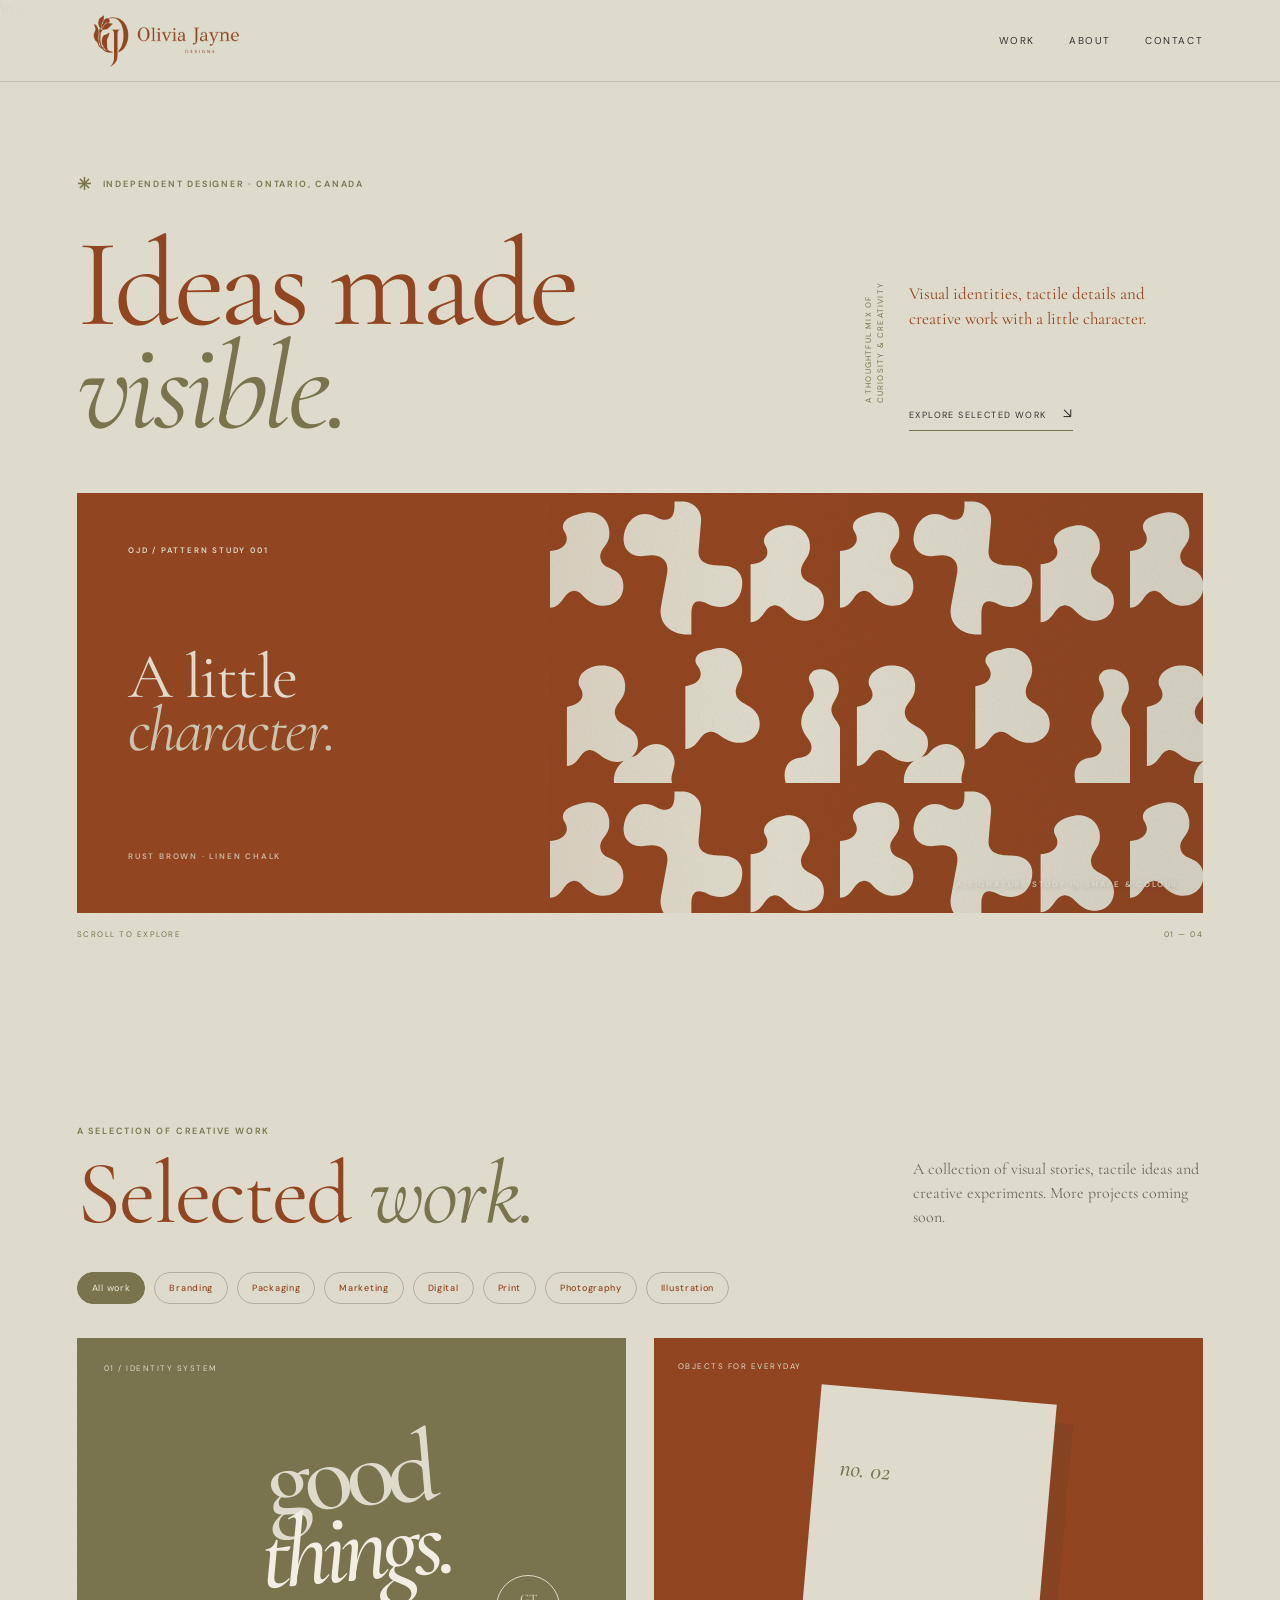
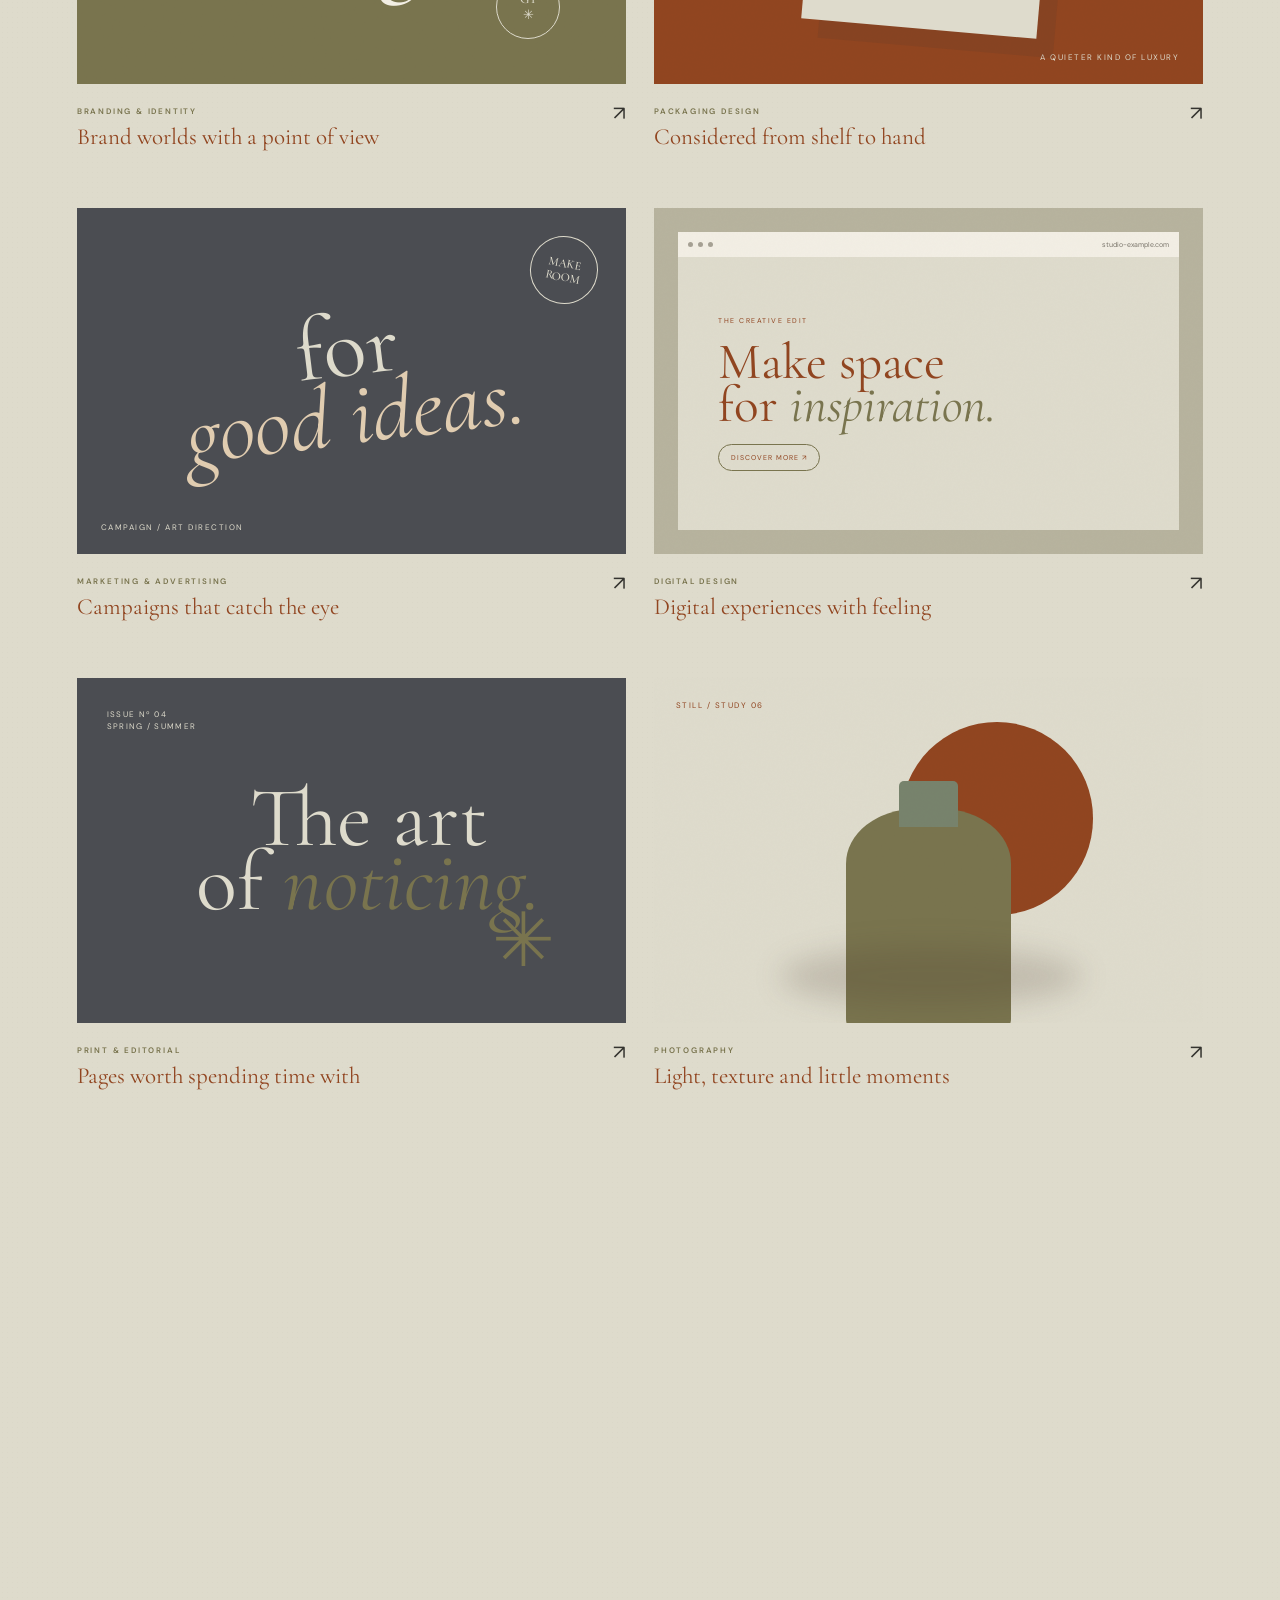
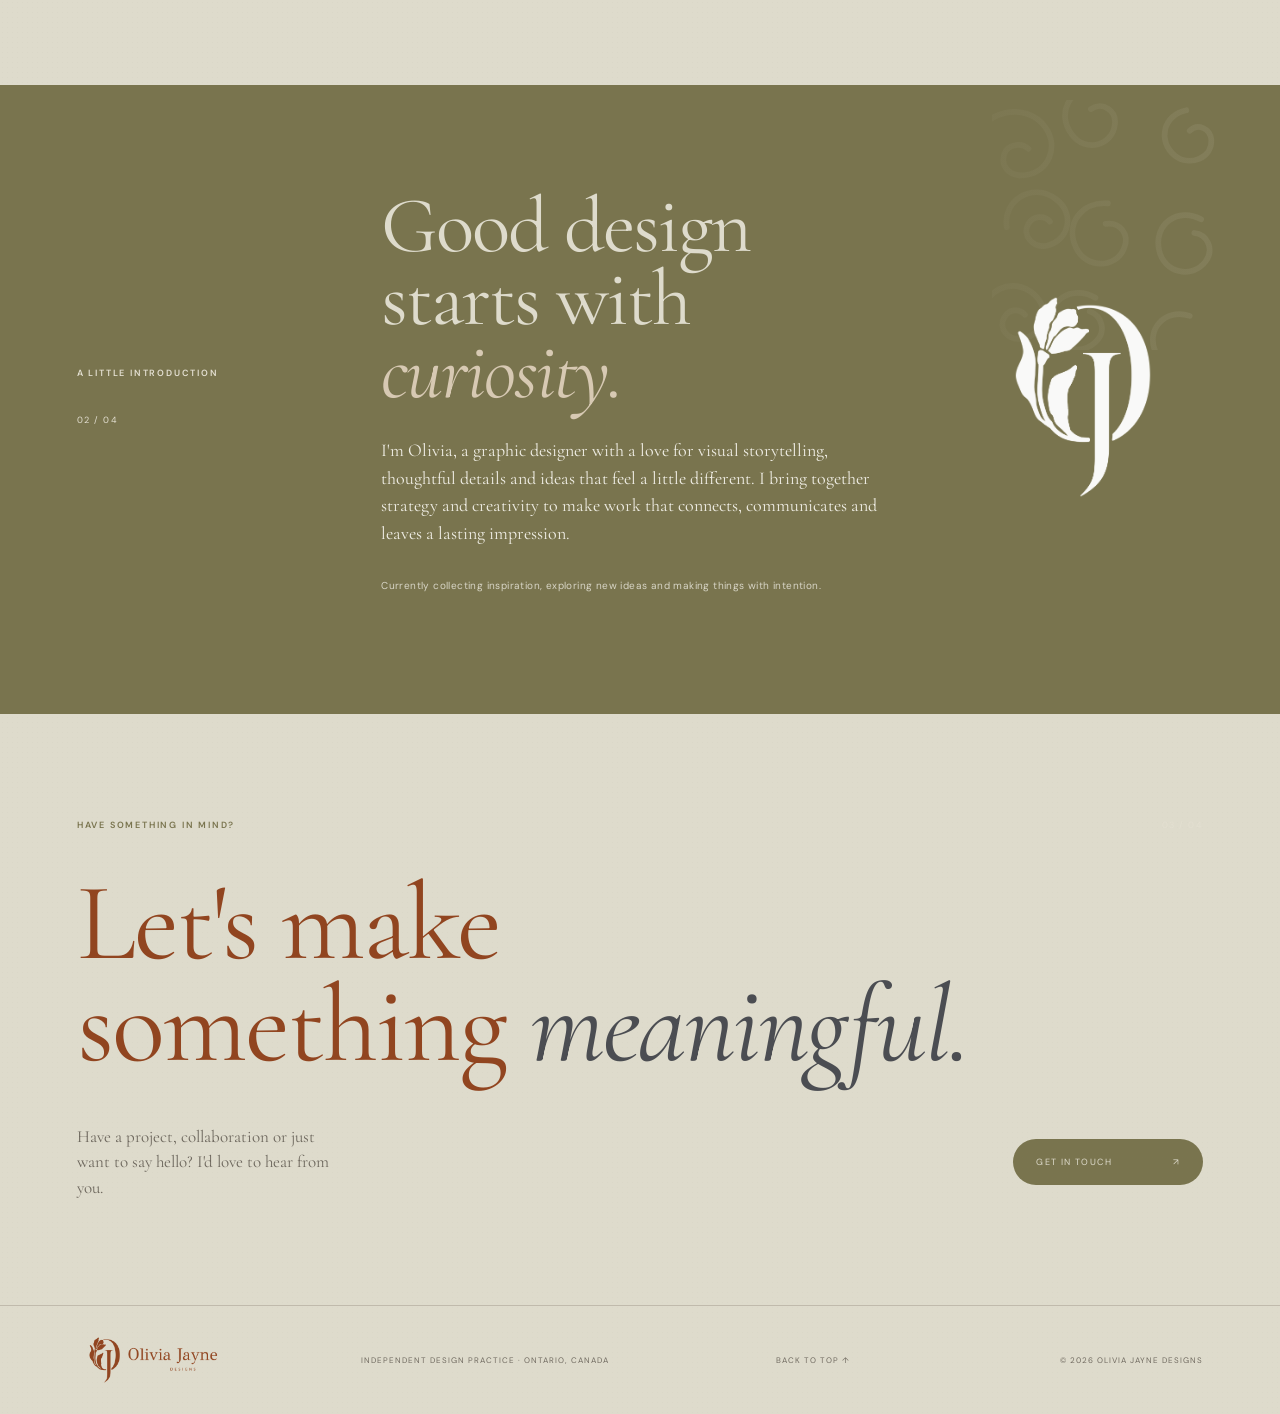
==== commit 33fe8d22: "Add files via upload" ====
--- a/olivia-jayne-designs/index.html
+++ b/olivia-jayne-designs/index.html
@@ -9,11 +9,11 @@
   <link rel="preconnect" href="https://fonts.googleapis.com">
   <link rel="preconnect" href="https://fonts.gstatic.com" crossorigin>
   <link href="https://fonts.googleapis.com/css2?family=Cormorant+Garamond:ital,wght@0,400;0,500;1,400;1,500&family=DM+Sans:wght@400;500;600;700&display=swap" rel="stylesheet">
-  <link rel="stylesheet" href="styles.css">
+  <link rel="icon" type="image/png" sizes="32x32" href="assets/favicon-32.png">\n  <link rel="apple-touch-icon" href="assets/favicon-180.png">\n  <link rel="stylesheet" href="styles.css">
 </head>
 <body>
   <header class="site-header">
-    <a class="wordmark" href="#home" aria-label="Olivia Jayne Designs home">Olivia Jayne <span>Designs</span></a>
+    <a class="wordmark" href="#home" aria-label="Olivia Jayne Designs home"><img src="assets/olivia-jayne-wordmark.png" alt="Olivia Jayne Designs"></a>
     <button class="menu-toggle" aria-label="Open navigation" aria-expanded="false"><span></span><span></span></button>
     <nav class="navigation" aria-label="Main navigation">
       <a href="#work">Work</a>
@@ -112,7 +112,7 @@
       <div class="about-inner section-wrap">
         <div class="about-index reveal"><span class="eyebrow">A little introduction</span><span class="about-number">02 / 04</span></div>
         <div class="about-copy reveal"><h2>Good design<br>starts with <em>curiosity.</em></h2><p>I'm Olivia, a graphic designer with a love for visual storytelling, thoughtful details and ideas that feel a little different. I bring together strategy and creativity to make work that connects, communicates and leaves a lasting impression.</p><p class="about-note">Currently collecting inspiration, exploring new ideas and making things with intention.</p></div>
-        <div class="about-mark reveal"><span>O</span><i>J</i><small>OLIVIA JAYNE<br>DESIGNS</small><b class="about-pattern-label">MADE WITH INTENTION</b></div>
+        <div class="about-mark reveal"><img src="assets/oj-monogram-rust.png" alt="Olivia Jayne original floral OJ monogram"></div>
       </div>
     </section>
 
@@ -124,7 +124,7 @@
   </main>
 
   <footer class="site-footer">
-    <a class="wordmark" href="#home">Olivia Jayne <span>Designs</span></a>
+    <a class="wordmark" href="#home" aria-label="Olivia Jayne Designs home"><img src="assets/olivia-jayne-wordmark.png" alt="Olivia Jayne Designs"></a>
     <span>Independent design practice · Ontario, Canada</span>
     <a href="#home">Back to top ↑</a>
     <small>© <span id="year"></span> Olivia Jayne Designs</small>
--- a/olivia-jayne-designs/styles.css
+++ b/olivia-jayne-designs/styles.css
@@ -96,20 +96,20 @@
 .contact-top { display: flex; justify-content: space-between; }.contact-section h2 { font-size: clamp(65px, 10vw, 135px); margin: 45px 0 55px; }.contact-section h2 em { color: var(--blue); }
 .contact-bottom { display: flex; align-items: end; justify-content: space-between; gap: 25px; }.contact-bottom p { max-width: 270px; font: 400 17px/1.5 var(--serif); color: #6e685e; margin: 0; }
 .contact-button { display: inline-flex; align-items: center; gap: 35px; padding: 17px 23px; background: var(--olive); color: var(--cream); border-radius: 100px; text-transform: uppercase; font-size: 9px; letter-spacing: 1.4px; transition: background .25s, transform .25s; }.contact-button:hover { background: var(--espresso); transform: translateY(-3px); }
-.site-footer { border-top: 1px solid rgba(73,55,47,.2); padding: 25px 5.5vw; display: grid; grid-template-columns: 1fr 1.5fr 1fr auto; align-items: center; gap: 20px; }.site-footer .wordmark { font-size: 20px; }.site-footer > span, .site-footer > a:not(.wordmark), .site-footer small { font-size: 8px; letter-spacing: 1px; text-transform: uppercase; color: #716b61; }.site-footer small { text-align: right; }
+.site-footer { border-top: 1px solid rgba(73,55,47,.2); padding: 25px 5.5vw; display: grid; grid-template-columns: 1fr 1.5fr 1fr auto; align-items: center; gap: 20px; }.site-footer .wordmark img { width: 175px; max-height: 58px; }.site-footer > span, .site-footer > a:not(.wordmark), .site-footer small { font-size: 8px; letter-spacing: 1px; text-transform: uppercase; color: #716b61; }.site-footer small { text-align: right; }
 .reveal { opacity: 0; transform: translateY(18px); transition: opacity .75s ease, transform .75s ease; }.reveal.is-visible { opacity: 1; transform: translateY(0); }
 @media (prefers-reduced-motion: reduce) { html { scroll-behavior: auto; } *, *::before, *::after { transition-duration: .01ms !important; animation-duration: .01ms !important; } .reveal { opacity: 1; transform: none; } }
 @media (max-width: 760px) {
-  .site-header { height: 70px; padding: 0 6vw; }.wordmark { font-size: 22px; }.wordmark span { font-size: 8px; margin-left: 3px; }
+  .site-header { height: 70px; padding: 0 6vw; }.wordmark img { width: 168px; max-height: 54px; }
   .menu-toggle { display: flex; flex-direction: column; gap: 5px; border: 0; background: none; padding: 10px 0 10px 10px; z-index: 12; }.menu-toggle span { display: block; width: 24px; height: 1px; background: var(--espresso); }
   .navigation { display: none; position: absolute; top: 69px; left: 0; right: 0; background: var(--cream); padding: 25px 6vw 30px; flex-direction: column; gap: 22px; border-bottom: 1px solid rgba(73,55,47,.2); }.navigation.open { display: flex; }
   .section-wrap { padding-left: 6vw; padding-right: 6vw; }.hero { padding-top: 130px; min-height: auto; }.hero-heading { grid-template-columns: 1fr; gap: 28px; margin: 28px 0 32px; }h1 { font-size: clamp(76px, 19vw, 130px); letter-spacing: -4px; }.hero-aside { margin-left: auto; max-width: 255px; }.hero-art { height: 62vw; min-height: 230px; }.shape-arch { width: 35%; }.shape-orb { width: 30%; left: 37%; }.shape-wave { width: 38%; right: 5%; }
   .work-section { padding-top: 85px; padding-bottom: 90px; }.section-heading { display: block; }.section-heading p { margin-top: 20px; }.filters { gap: 6px; }.filter { padding: 8px 11px; font-size: 8px; }.project-grid { gap: 38px 13px; }.project-card:nth-child(2) { margin-top: 45px; }.project-card:nth-child(3) { margin-top: -30px; }.project-visual { height: 260px; }.project-wide .project-visual { height: 300px; }.pack-box { width: 55%; padding: 15px; }.pack-box span { font-size: 32px; }.brand-big { letter-spacing: -3px; }.campaign-copy { font-size: 55px; }.project-meta h3 { font-size: 19px; }.project-type { font-size: 7px; }.project-arrow { font-size: 16px; }
-  .about-section { padding: 80px 0; }.about-inner { grid-template-columns: 1fr; gap: 35px; }.about-index { flex-direction: row; justify-content: space-between; }.about-copy h2 { margin-top: 0; }.about-mark { width: 140px; height: 165px; font-size: 110px; margin: 5px 0 0 auto; }
+  .about-section { padding: 80px 0; }.about-inner { grid-template-columns: 1fr; gap: 35px; }.about-index { flex-direction: row; justify-content: space-between; }.about-copy h2 { margin-top: 0; }.about-mark { width: 112px; margin: 5px 0 0 auto; }.about-mark img { max-height: 165px; }
   .contact-section { padding-top: 80px; padding-bottom: 80px; }.contact-section h2 { font-size: clamp(62px, 15vw, 100px); margin: 40px 0; }.contact-bottom { align-items: start; flex-direction: column; }.site-footer { padding: 25px 6vw; grid-template-columns: 1fr 1fr; }.site-footer > span { grid-column: 1 / -1; order: 3; }.site-footer small { text-align: left; }
 }
 @media (max-width: 480px) {
-  .hero-kicker { font-size: 8px; }.hero-art { min-height: 205px; }.project-grid { grid-template-columns: 1fr; gap: 34px; }.project-wide { grid-column: auto; }.project-card:nth-child(2), .project-card:nth-child(3) { margin-top: 0; }.project-visual, .project-wide .project-visual { height: 310px; }.project-card:nth-child(odd) { width: 94%; }.project-card:nth-child(even) { width: 94%; margin-left: auto; }.project-card:nth-child(even) .project-visual { height: 290px; }.brand-big { font-size: 100px; }.visual-illustration .illustration-word { font-size: 105px; }.site-footer { gap: 18px 10px; }.site-footer .wordmark { font-size: 17px; }
+  .hero-kicker { font-size: 8px; }.hero-art { min-height: 205px; }.project-grid { grid-template-columns: 1fr; gap: 34px; }.project-wide { grid-column: auto; }.project-card:nth-child(2), .project-card:nth-child(3) { margin-top: 0; }.project-visual, .project-wide .project-visual { height: 310px; }.project-card:nth-child(odd) { width: 94%; }.project-card:nth-child(even) { width: 94%; margin-left: auto; }.project-card:nth-child(even) .project-visual { height: 290px; }.brand-big { font-size: 100px; }.visual-illustration .illustration-word { font-size: 105px; }.site-footer { gap: 18px 10px; }.site-footer .wordmark img { width: 148px; max-height: 48px; }
 }
 
 /* Tactile, hand-made finish inspired by the supplied visual references */
@@ -235,3 +235,203 @@
   .hero-pattern-panel { background-size: 120px 120px; }
   .pattern-caption { max-width: 90px; text-align: right; line-height: 1.6; }
 }
+
+/* Version 4: calmer rhythm, cleaner alignment, and more breathing room */
+:root {
+  --content-width: 1320px;
+}
+body {
+  background-image: radial-gradient(rgba(73,58,42,.025) .45px, transparent .45px);
+  background-size: 5px 5px;
+}
+.section-wrap {
+  width: min(100% - 12vw, var(--content-width));
+  margin-inline: auto;
+  padding-left: 0;
+  padding-right: 0;
+}
+.site-header {
+  position: absolute;
+  padding-inline: max(6vw, calc((100vw - var(--content-width)) / 2));
+}
+.hero {
+  padding-top: 155px;
+  padding-bottom: 76px;
+}
+.hero-heading {
+  grid-template-columns: minmax(0, 1.35fr) minmax(220px, .65fr);
+  align-items: end;
+  gap: clamp(36px, 6vw, 90px);
+  margin: 38px 0 54px;
+}
+h1 {
+  font-size: clamp(76px, 9.8vw, 142px);
+  line-height: .82;
+  letter-spacing: -4.5px;
+}
+.hero-aside {
+  max-width: 290px;
+  padding-bottom: 8px;
+}
+.hero-art {
+  height: clamp(280px, 34vw, 420px);
+  grid-template-columns: 42% 58%;
+}
+.hero-pattern-panel {
+  background-size: 290px 290px;
+}
+.pattern-caption { opacity: .78; }
+.work-section {
+  padding-top: 105px;
+  padding-bottom: 120px;
+}
+.section-heading {
+  align-items: end;
+  margin-bottom: 38px;
+}
+.section-heading p {
+  max-width: 290px;
+}
+.filters {
+  gap: 9px;
+  margin-bottom: 34px;
+}
+.project-grid {
+  grid-template-columns: repeat(2, minmax(0, 1fr));
+  gap: 52px 28px;
+  align-items: start;
+}
+.project-card,
+.project-wide {
+  grid-column: auto;
+  width: auto;
+  margin: 0 !important;
+}
+.project-visual,
+.project-wide .project-visual {
+  height: clamp(260px, 27vw, 370px);
+}
+.project-meta {
+  min-height: 72px;
+  padding-top: 16px;
+}
+.project-meta h3 {
+  max-width: 420px;
+  line-height: 1.15;
+}
+/* One expressive pattern moment is enough. Keep project artwork readable. */
+.visual-brand,
+.visual-pack,
+.visual-print,
+.visual-illustration {
+  background-image: none !important;
+}
+.visual-brand { background-color: var(--olive); }
+.visual-pack { background-color: var(--espresso); }
+.visual-print { background-color: var(--blue); }
+.visual-illustration { background-color: #c9c4ad; color: var(--espresso); }
+.visual-brand::before,
+.visual-pack::before { opacity: 0 !important; }
+.visual-brand .brand-big { font-size: clamp(76px, 8vw, 116px); }
+.visual-illustration .illustration-word { color: var(--espresso); }
+.visual-illustration .illustration-word i { color: var(--olive); }
+.ill-one { width: 110px; height: 110px; }
+.ill-two { width: 82px; height: 82px; }
+.ill-three { width: 145px; height: 65px; }
+.project-visual::after { opacity: .055; }
+.about-section {
+  padding: 105px 0 110px;
+  background-size: 250px 250px;
+  background-position: right 3vw top 15px;
+}
+.about-section::before {
+  background: linear-gradient(90deg, var(--olive) 0%, rgba(121,116,78,.985) 72%, rgba(121,116,78,.88) 100%);
+}
+.about-inner {
+  grid-template-columns: minmax(130px, .65fr) minmax(0, 1.4fr) minmax(160px, .65fr);
+  gap: clamp(28px, 5vw, 72px);
+  align-items: center;
+}
+.about-copy h2 {
+  margin: 0 0 28px;
+  font-size: clamp(54px, 6.2vw, 86px);
+  line-height: .92;
+}
+.about-copy p { max-width: 540px; }
+.about-mark { margin: 0 auto; }
+.contact-section {
+  padding-top: 105px;
+  padding-bottom: 105px;
+  background-image: none;
+}
+.contact-section h2 {
+  max-width: 1080px;
+  margin: 42px 0 48px;
+  font-size: clamp(62px, 8.6vw, 118px);
+  line-height: .92;
+}
+.contact-bottom {
+  align-items: center;
+  max-width: 100%;
+}
+.contact-button {
+  min-width: 190px;
+  justify-content: space-between;
+}
+.site-footer {
+  padding-inline: max(6vw, calc((100vw - var(--content-width)) / 2));
+}
+@media (max-width: 760px) {
+  .section-wrap { width: calc(100% - 12vw); }
+  .site-header { padding-inline: 6vw; }
+  .hero { padding-top: 125px; padding-bottom: 55px; }
+  .hero-heading { grid-template-columns: 1fr; gap: 26px; margin: 28px 0 34px; }
+  h1 { font-size: clamp(70px, 16vw, 112px); letter-spacing: -3px; }
+  .hero-aside { margin-left: 0; max-width: 330px; }
+  .hero-art { grid-template-columns: 42% 58%; height: 56vw; min-height: 235px; }
+  .hero-art-copy { padding: 20px; }
+  .hero-pattern-panel { background-size: 170px 170px; }
+  .work-section { padding-top: 78px; padding-bottom: 85px; }
+  .section-heading { display: flex; flex-direction: column; align-items: flex-start; gap: 16px; }
+  .section-heading p { margin: 0; }
+  .project-grid { grid-template-columns: repeat(2, minmax(0, 1fr)); gap: 34px 16px; }
+  .project-visual, .project-wide .project-visual { height: 245px; }
+  .project-meta { min-height: 80px; }
+  .project-meta h3 { font-size: 19px; }
+  .about-section { padding: 75px 0; background-size: 160px 160px; background-position: right -65px top 5px; }
+  .about-inner { grid-template-columns: 1fr 1.5fr; gap: 26px; align-items: start; }
+  .about-index { grid-column: 1 / -1; flex-direction: row; justify-content: space-between; }
+  .about-copy h2 { font-size: clamp(48px, 8vw, 66px); }
+  .about-mark { width: 135px; height: 160px; font-size: 105px; margin: 20px auto 0; }
+  .contact-section { padding-top: 75px; padding-bottom: 75px; }
+  .contact-section h2 { font-size: clamp(56px, 10vw, 82px); margin: 32px 0; }
+  .site-footer { padding-inline: 6vw; }
+}
+@media (max-width: 520px) {
+  .project-grid { grid-template-columns: 1fr; gap: 32px; }
+  .project-visual, .project-wide .project-visual { height: 300px; }
+  .project-meta { min-height: auto; padding-bottom: 4px; }
+  .about-inner { grid-template-columns: 1fr; gap: 28px; }
+  .about-index { grid-column: auto; }
+  .about-mark { margin: 0 0 0 auto; }
+  .contact-bottom { align-items: flex-start; }
+  .contact-button { margin-top: 12px; }
+}
+
+
+/* Olivia Jayne Designs identity update: use the supplied original logo artwork */
+.wordmark { display: inline-flex; align-items: center; flex: 0 0 auto; line-height: 0; }
+.wordmark img { display: block; width: 205px; height: auto; max-height: 66px; object-fit: contain; }
+.site-footer .wordmark img { width: 176px; max-height: 58px; }
+.about-mark { width: 150px; height: auto; border: 0; border-radius: 0; background: transparent; position: relative; margin: 0 auto; display: flex; align-items: center; justify-content: center; }
+.about-mark img { display: block; width: 100%; height: auto; max-height: 225px; object-fit: contain; filter: brightness(0) invert(1); opacity: .96; }
+.about-pattern-label { display: none; }
+@media (max-width: 760px) {
+  .wordmark img { width: 165px; max-height: 54px; }
+  .site-footer .wordmark img { width: 150px; max-height: 48px; }
+  .about-mark { width: 118px; height: auto; margin: 0 0 0 auto; }
+  .about-mark img { max-height: 175px; }
+}
+@media (max-width: 520px) {
+  .about-mark { margin: 0 0 0 auto; }
+}
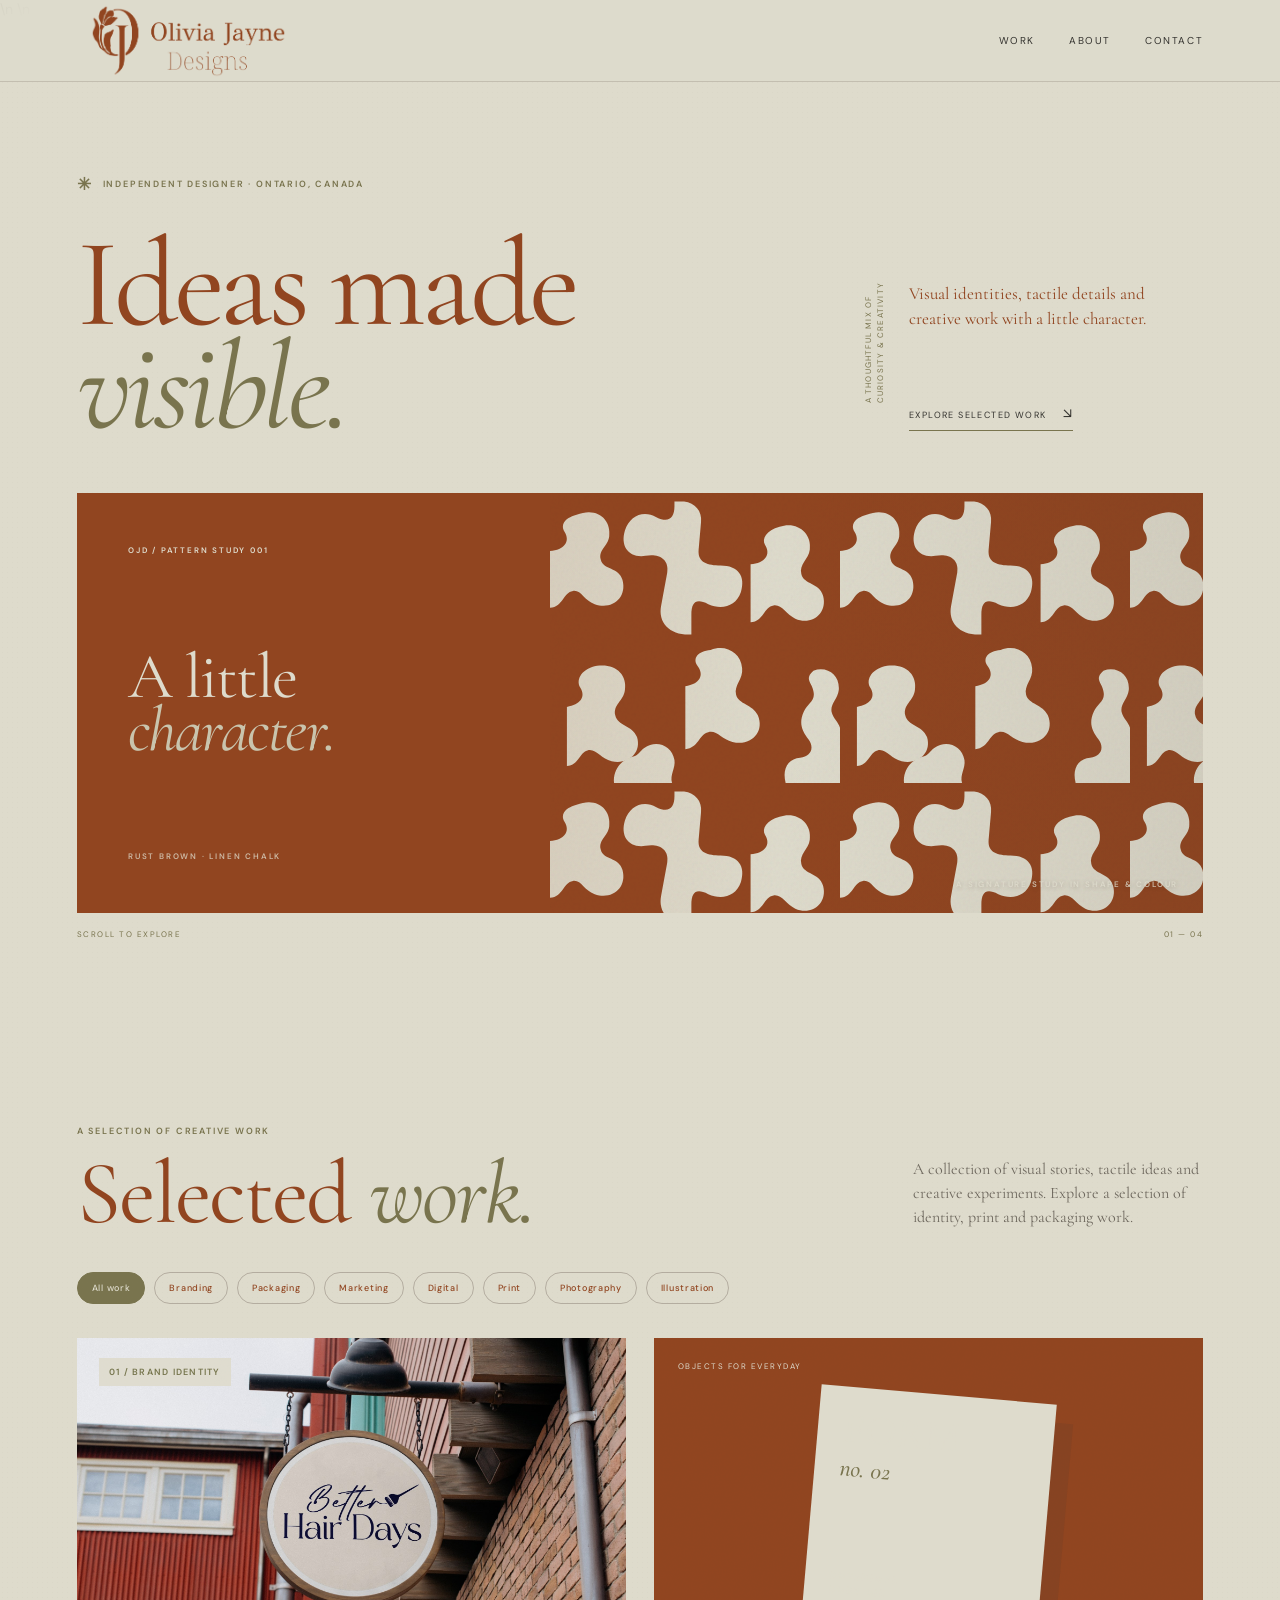
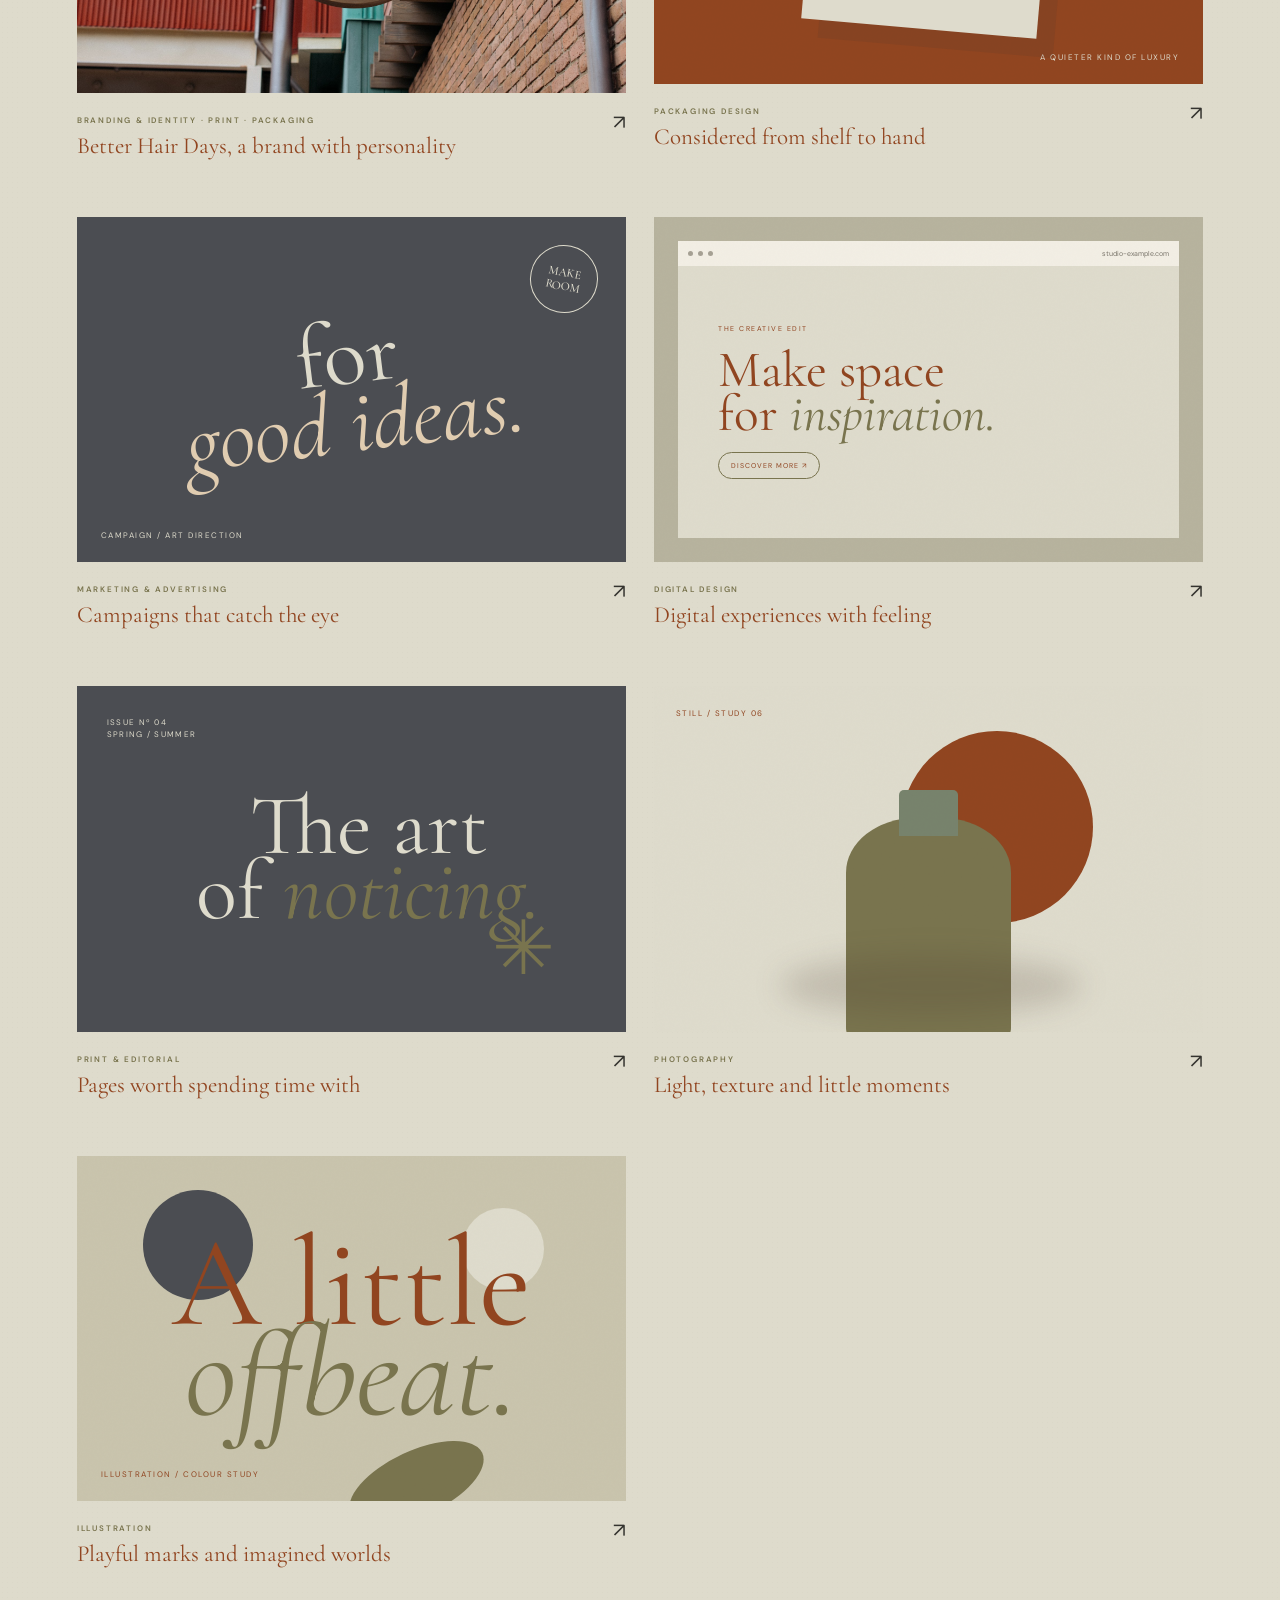
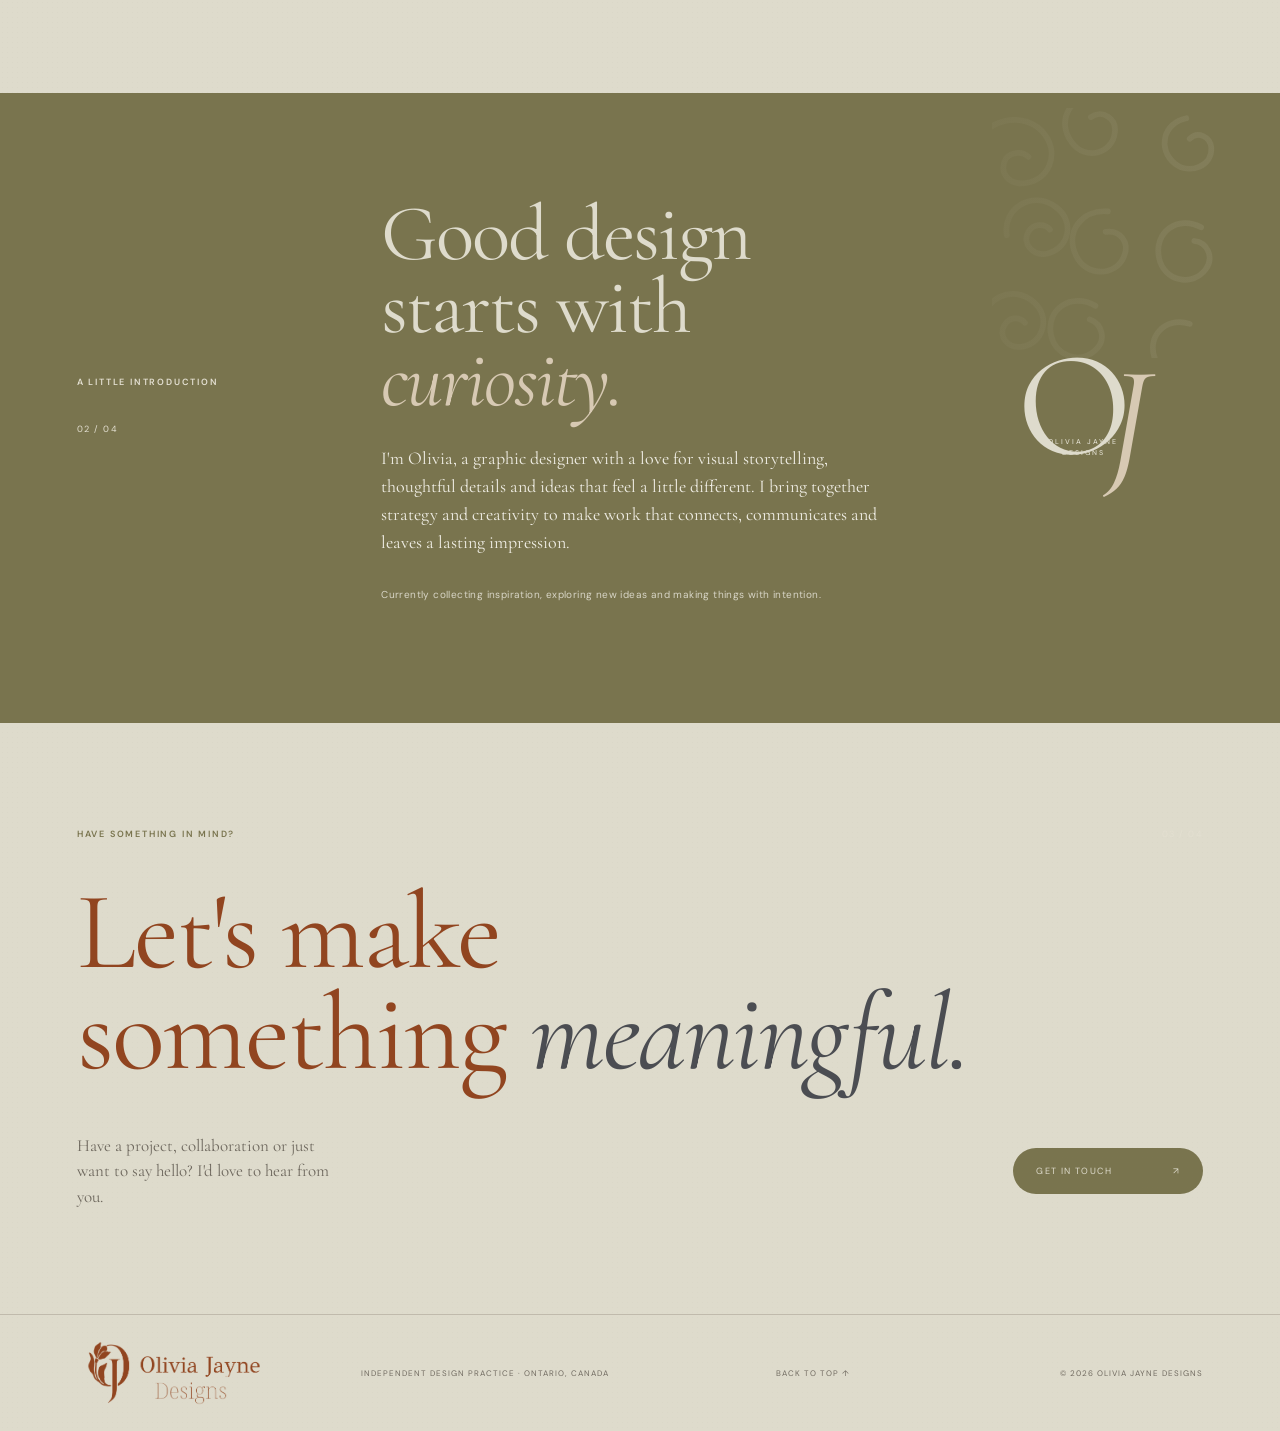
==== commit 84ed25c7: "Add files via upload" ====
--- a/olivia-jayne-designs/index.html
+++ b/olivia-jayne-designs/index.html
@@ -49,7 +49,7 @@
     <section class="work-section section-wrap" id="work">
       <div class="section-heading reveal">
         <div><span class="eyebrow">A selection of creative work</span><h2>Selected <em>work.</em></h2></div>
-        <p>A collection of visual stories, tactile ideas and creative experiments. More projects coming soon.</p>
+        <p>A collection of visual stories, tactile ideas and creative experiments. Explore a selection of identity, print and packaging work.</p>
       </div>
       <div class="filters reveal" role="group" aria-label="Filter projects">
         <button class="filter active" data-filter="All">All work</button>
@@ -64,9 +64,9 @@
 
       <div class="project-grid" id="project-grid">
         <article class="project-card project-wide reveal" data-category="Branding & identity">
-          <a href="#contact" class="project-link" aria-label="Ask about the branding project">
-            <div class="project-visual visual-brand"><span class="visual-small">01 / IDENTITY SYSTEM</span><span class="brand-big">good<br><i>things.</i></span><span class="brand-seal">GT<br>✳</span></div>
-            <div class="project-meta"><div><span class="project-type">Branding & identity</span><h3>Brand worlds with a point of view</h3></div><span class="project-arrow">↗</span></div>
+          <a href="projects/better-hair-days.html" class="project-link" aria-label="View the Better Hair Days brand identity project">
+            <div class="project-photo"><img src="assets/better-hair-days/storefront-sign.jpg" alt="Better Hair Days circular storefront sign mounted outside the salon"><span class="photo-index">01 / BRAND IDENTITY</span></div>
+            <div class="project-meta"><div><span class="project-type">Branding & identity · Print · Packaging</span><h3>Better Hair Days, a brand with personality</h3></div><span class="project-arrow">↗</span></div>
           </a>
         </article>
         <article class="project-card reveal" data-category="Packaging design">
@@ -112,7 +112,7 @@
       <div class="about-inner section-wrap">
         <div class="about-index reveal"><span class="eyebrow">A little introduction</span><span class="about-number">02 / 04</span></div>
         <div class="about-copy reveal"><h2>Good design<br>starts with <em>curiosity.</em></h2><p>I'm Olivia, a graphic designer with a love for visual storytelling, thoughtful details and ideas that feel a little different. I bring together strategy and creativity to make work that connects, communicates and leaves a lasting impression.</p><p class="about-note">Currently collecting inspiration, exploring new ideas and making things with intention.</p></div>
-        <div class="about-mark reveal"><img src="assets/oj-monogram-rust.png" alt="Olivia Jayne original floral OJ monogram"></div>
+        <div class="about-mark reveal"><span>O</span><i>J</i><small>OLIVIA JAYNE<br>DESIGNS</small><b class="about-pattern-label">MADE WITH INTENTION</b></div>
       </div>
     </section>
 
--- a/olivia-jayne-designs/styles.css
+++ b/olivia-jayne-designs/styles.css
@@ -421,17 +421,24 @@
 
 /* Olivia Jayne Designs identity update: use the supplied original logo artwork */
 .wordmark { display: inline-flex; align-items: center; flex: 0 0 auto; line-height: 0; }
-.wordmark img { display: block; width: 205px; height: auto; max-height: 66px; object-fit: contain; }
-.site-footer .wordmark img { width: 176px; max-height: 58px; }
+.wordmark img { display: block; width: 224px; height: auto; max-height: 74px; object-fit: contain; }
+.site-footer .wordmark img { width: 194px; max-height: 66px; }
 .about-mark { width: 150px; height: auto; border: 0; border-radius: 0; background: transparent; position: relative; margin: 0 auto; display: flex; align-items: center; justify-content: center; }
 .about-mark img { display: block; width: 100%; height: auto; max-height: 225px; object-fit: contain; filter: brightness(0) invert(1); opacity: .96; }
 .about-pattern-label { display: none; }
 @media (max-width: 760px) {
-  .wordmark img { width: 165px; max-height: 54px; }
-  .site-footer .wordmark img { width: 150px; max-height: 48px; }
+  .wordmark img { width: 188px; max-height: 62px; }
+  .site-footer .wordmark img { width: 168px; max-height: 56px; }
   .about-mark { width: 118px; height: auto; margin: 0 0 0 auto; }
   .about-mark img { max-height: 175px; }
 }
 @media (max-width: 520px) {
   .about-mark { margin: 0 0 0 auto; }
 }
+
+
+/* Real client project imagery */
+.project-photo{position:relative;overflow:hidden;background:#e8e3d8;aspect-ratio:1.55/1}
+.project-photo img{display:block;width:100%;height:100%;object-fit:cover;transition:transform .7s cubic-bezier(.2,.7,.2,1)}
+.project-link:hover .project-photo img{transform:scale(1.025)}
+.project-photo .photo-index{position:absolute;left:22px;top:20px;padding:8px 10px;background:rgba(222,219,204,.88);font:600 9px 'DM Sans',sans-serif;letter-spacing:.14em;color:#77764e}
